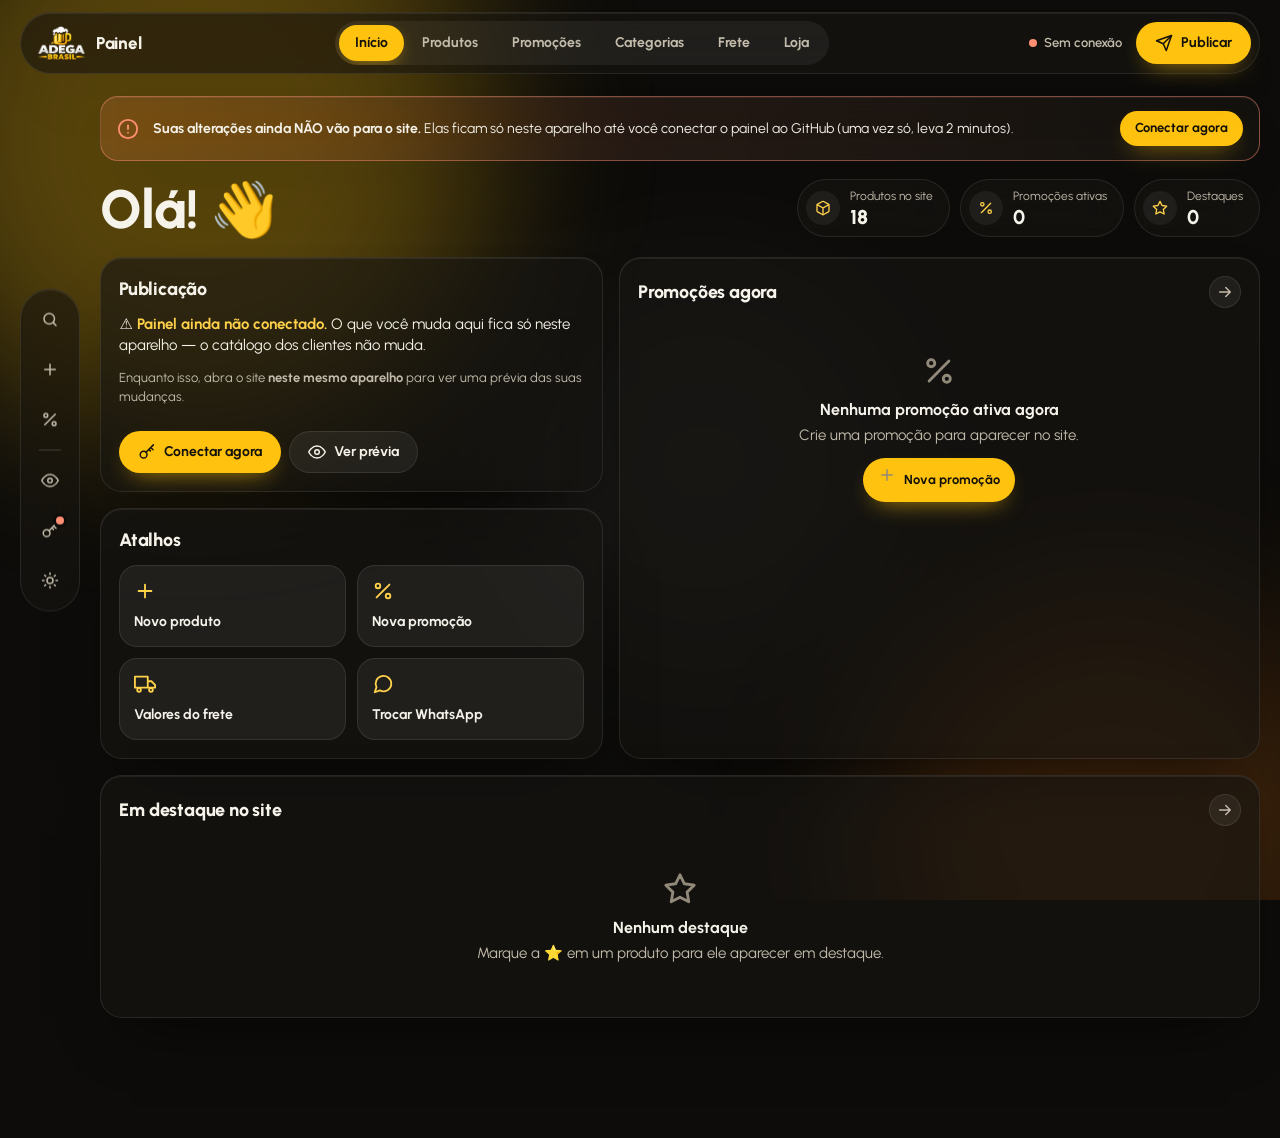
==== admin.html @ a791c8cf "Fundo do catálogo: caneca de chopp animada (imagem enviada) - img/caneca.png: caneca com fundo trans" ====
<!doctype html>
<html lang="pt-BR" data-theme="dark">
<head>
  <meta charset="utf-8">
  <meta name="viewport" content="width=device-width, initial-scale=1, viewport-fit=cover">
  <meta name="robots" content="noindex, nofollow">
  <title>Painel da Adega</title>
  <link rel="preconnect" href="https://fonts.googleapis.com">
  <link href="https://fonts.googleapis.com/css2?family=Urbanist:wght@400;500;600;700;800&display=swap" rel="stylesheet">
  <link rel="stylesheet" href="admin.css?v=20261119e">
  <script>try { document.documentElement.dataset.theme = localStorage.getItem("adega_admin_tema") || "dark"; } catch (e) {}</script>
</head>
<body>
  <div class="bg" aria-hidden="true"><i class="g1"></i><i class="g2"></i><i class="g3"></i></div>
  <div class="skeleton" id="skeleton" aria-hidden="true"><div><div class="caneca-wrap"><div class="caneca"><i></i></div></div><small>Carregando painel</small></div></div>

  <!-- ===== Topo ===== -->
  <header class="top">
    <a class="brand" href="#inicio" data-go="inicio">
      <img src="img/logo.png" alt="">
      <span>Painel</span>
    </a>
    <nav class="nav" id="nav" aria-label="Seções">
      <span class="nav-pill" id="navPill" aria-hidden="true"></span>
      <button data-tab="inicio">Início</button>
      <button data-tab="produtos">Produtos</button>
      <button data-tab="promocoes">Promoções</button>
      <button data-tab="categorias">Categorias</button>
      <button data-tab="frete">Frete</button>
      <button data-tab="loja">Loja</button>
    </nav>
    <div class="top-act">
      <span class="status" id="status"><i></i><b id="statusTxt">Carregando…</b></span>
      <button class="btn accent" id="btnPublicar"><span data-ico="send"></span><span class="lbl">Publicar</span><em class="pub-dot" id="pubDot" hidden></em></button>
    </div>
  </header>

  <!-- ===== Dock ===== -->
  <aside class="dock" aria-label="Atalhos">
    <button class="dk" data-acao="buscar" title="Buscar produto"><span data-ico="search"></span></button>
    <button class="dk" data-acao="novoProduto" title="Novo produto"><span data-ico="plus"></span></button>
    <button class="dk" data-acao="novaPromo" title="Nova promoção"><span data-ico="percent"></span></button>
    <span class="dk-sep"></span>
    <a class="dk" href="index.html" target="_blank" title="Ver site"><span data-ico="eye"></span></a>
    <button class="dk" data-acao="conexao" title="Conexão com o site" id="dkConexao"><span data-ico="key"></span></button>
    <button class="dk" data-acao="tema" title="Tema claro/escuro"><span data-ico="moon"></span></button>
  </aside>

  <main class="app" id="main">
    <!-- Aviso: sem conexão -->
    <div class="aviso" id="avisoConexao" hidden>
      <span data-ico="alert" data-ico-size="22"></span>
      <div><b>Suas alterações ainda NÃO vão para o site.</b> Elas ficam só neste aparelho até você conectar o painel ao GitHub (uma vez só, leva 2 minutos).</div>
      <button class="btn accent sm" data-acao="conexao">Conectar agora</button>
    </div>

    <!-- Cabeçalho da página -->
    <div class="page-head">
      <h1 class="titulo" id="titulo">Início</h1>
      <dl class="kpis" id="kpis"></dl>
    </div>

    <!-- ===== INÍCIO ===== -->
    <section class="tab" id="tab-inicio">
      <div class="grid-inicio">
        <article class="card c-pub">
          <header><h2>Publicação</h2></header>
          <div id="inicioPub"></div>
        </article>
        <article class="card c-promo-agora">
          <header><h2>Promoções agora</h2><button class="circ sm" data-go="promocoes" title="Ver todas"><span data-ico="arrow"></span></button></header>
          <div id="inicioPromos"></div>
        </article>
        <article class="card c-atalhos">
          <header><h2>Atalhos</h2></header>
          <div class="atalhos">
            <button class="tile" data-acao="novoProduto"><span data-ico="plus" data-ico-size="22"></span>Novo produto</button>
            <button class="tile" data-acao="novaPromo"><span data-ico="percent" data-ico-size="22"></span>Nova promoção</button>
            <button class="tile" data-go="frete"><span data-ico="truck" data-ico-size="22"></span>Valores do frete</button>
            <button class="tile" data-go="loja"><span data-ico="chat" data-ico-size="22"></span>Trocar WhatsApp</button>
          </div>
        </article>
        <article class="card c-dest">
          <header><h2>Em destaque no site</h2><button class="circ sm" data-go="produtos" title="Produtos"><span data-ico="arrow"></span></button></header>
          <div id="inicioDest"></div>
        </article>
      </div>
    </section>

    <!-- ===== PRODUTOS ===== -->
    <section class="tab" id="tab-produtos" hidden>
      <div class="toolbar">
        <label class="search"><span data-ico="search"></span><input type="search" id="pBusca" placeholder="Buscar produto…"></label>
        <button class="btn accent" data-acao="novoProduto"><span data-ico="plus"></span>Novo produto</button>
      </div>
      <div class="chips" id="pChips"></div>
      <div class="lista" id="pLista"></div>
    </section>

    <!-- ===== PROMOÇÕES ===== -->
    <section class="tab" id="tab-promocoes" hidden>
      <div class="toolbar">
        <label class="search"><span data-ico="search"></span><input type="search" id="prBusca" placeholder="Buscar promoção…"></label>
        <button class="btn accent" data-acao="novaPromo"><span data-ico="plus"></span>Nova promoção</button>
      </div>
      <div class="chips" id="prChips"></div>
      <div class="promo-grid" id="prLista"></div>
    </section>

    <!-- ===== CATEGORIAS ===== -->
    <section class="tab" id="tab-categorias" hidden>
      <article class="card">
        <header><h2>Categorias do catálogo</h2></header>
        <p class="help">A ordem aqui é a ordem no site. Renomear atualiza os produtos e as promoções da categoria.</p>
        <div class="toolbar">
          <label class="search"><span data-ico="layers"></span><input type="text" id="cNova" placeholder="Nome da nova categoria"></label>
          <button class="btn accent" id="cAdd"><span data-ico="plus"></span>Adicionar</button>
        </div>
        <div id="cLista"></div>
      </article>
    </section>

    <!-- ===== FRETE ===== -->
    <section class="tab" id="tab-frete" hidden>
      <div class="grid-2">
        <article class="card">
          <header><h2>Localização da loja</h2></header>
          <p class="help">O frete é calculado pela distância de carro entre a loja e o cliente.</p>
          <div class="campos-2">
            <label class="f">CEP da loja<input type="text" id="fLojaCep" inputmode="numeric" maxlength="9" placeholder="00000-000"></label>
            <label class="f">Rua (se o CEP não trouxer)<input type="text" id="fLojaRua"></label>
          </div>
          <button class="btn ghost" id="fLocalizar"><span data-ico="pin"></span>Localizar pelo CEP</button>
          <p class="hint" id="fLocMsg"></p>
          <div class="campos-2">
            <label class="f">Latitude<input type="number" step="any" id="fLat"></label>
            <label class="f">Longitude<input type="number" step="any" id="fLng"></label>
          </div>
          <a href="#" target="_blank" id="fMapa" class="link"><span data-ico="pin"></span>Conferir no mapa</a>
        </article>
        <article class="card">
          <header><h2>Valores</h2></header>
          <div class="campos-2">
            <label class="f">Preço por KM (R$)<input type="number" step="0.01" min="0" id="fPrecoKm"></label>
            <label class="f">Taxa fixa de saída (R$)<input type="number" step="0.01" min="0" id="fTaxaFixa"></label>
            <label class="f">Frete mínimo (R$)<input type="number" step="0.01" min="0" id="fTaxaMin"></label>
            <label class="f">Entrega até (KM) <small>0 = sem limite</small><input type="number" step="0.1" min="0" id="fRaio"></label>
            <label class="f">Frete grátis acima de (R$) <small>0 = desligado</small><input type="number" step="0.01" min="0" id="fGratis"></label>
            <label class="f">Se não achar o endereço (R$)<input type="number" step="0.01" min="0" id="fPadrao"></label>
          </div>
          <div class="formula" id="fFormula"></div>
        </article>
        <article class="card span-2">
          <header><h2>Testar frete</h2></header>
          <div class="toolbar">
            <label class="search"><span data-ico="pin"></span><input type="text" id="fTesteCep" inputmode="numeric" maxlength="9" placeholder="CEP de um cliente"></label>
            <button class="btn ghost" id="fTestar">Calcular</button>
          </div>
          <p class="hint" id="fTesteMsg"></p>
        </article>
      </div>
    </section>

    <!-- ===== LOJA ===== -->
    <section class="tab" id="tab-loja" hidden>
      <div class="grid-2">
        <article class="card">
          <header><h2>WhatsApp dos pedidos</h2></header>
          <label class="f">Número com DDD<input type="tel" id="lWhats" placeholder="(62) 99999-9999"></label>
          <p class="hint" id="lWhatsMsg"></p>
          <a href="#" target="_blank" class="btn whats" id="lWhatsTeste"><span data-ico="chat"></span>Testar este número</a>
        </article>
        <article class="card">
          <header><h2>Dados da loja</h2></header>
          <label class="f">Nome da loja<input type="text" id="lNome"></label>
          <label class="f">Frase (slogan)<input type="text" id="lSlogan"></label>
          <label class="f">Endereço para retirada<input type="text" id="lEndereco"></label>
          <div class="campos-2">
            <label class="f">Pedido mínimo (R$)<input type="number" step="0.01" min="0" id="lMinimo"></label>
            <label class="f">Pagamentos <small>(separe por vírgula)</small><input type="text" id="lPagamentos"></label>
          </div>
        </article>
      </div>
    </section>

    <!-- ===== CONEXÃO ===== -->
    <section class="tab" id="tab-conexao" hidden>
      <div class="grid-2">
        <article class="card">
          <header><h2>Conectar o painel ao site</h2></header>
          <p class="help">O site fica no GitHub. Para o <b>Publicar</b> funcionar, este aparelho precisa de uma chave (só uma vez). Ela fica salva <b>só neste navegador</b>.</p>
          <ol class="passos">
            <li>Clique: <a href="#" target="_blank" class="link" id="gLinkToken">criar chave no GitHub</a> (já vem com nome e validade preenchidos)</li>
            <li>Em <b>Repository access</b>, escolha <b>Only select repositories</b> → <b id="gRepoNome">adega-brasil</b></li>
            <li>Em <b>Permissions</b> → <b>Contents</b>, escolha <b>Read and write</b></li>
            <li>Clique em <b>Generate token</b>, copie a chave e cole aqui embaixo</li>
          </ol>
          <label class="f">Chave (token)<input type="password" id="gToken" placeholder="github_pat_…" autocomplete="off"></label>
          <div class="row">
            <button class="btn accent" id="gSalvar"><span data-ico="check"></span>Salvar e testar</button>
            <button class="btn ghost" id="gEsquecer">Remover deste aparelho</button>
          </div>
          <p class="hint" id="gMsg"></p>
          <details class="avancado">
            <summary>Avançado</summary>
            <div class="campos-3">
              <label class="f">Usuário<input type="text" id="gOwner"></label>
              <label class="f">Repositório<input type="text" id="gRepo"></label>
              <label class="f">Branch<input type="text" id="gBranch"></label>
            </div>
          </details>
        </article>
        <article class="card">
          <header><h2>Cópia de segurança</h2></header>
          <p class="help">Baixe todos os produtos, promoções e configurações num arquivo.</p>
          <div class="row">
            <button class="btn ghost" id="gBaixar"><span data-ico="download"></span>Baixar data.js</button>
            <button class="btn danger" id="gDescartar"><span data-ico="trash"></span>Descartar não publicadas</button>
          </div>
        </article>
      </div>
    </section>
  </main>

  <!-- ===== Modal: produto ===== -->
  <div class="scrim" id="scrim" hidden></div>
  <section class="modal" id="mProduto" role="dialog" aria-modal="true" aria-labelledby="mTitulo" hidden>
    <header class="m-head"><h2 id="mTitulo">Produto</h2><button class="circ" data-fechar title="Fechar"><span data-ico="x"></span></button></header>
    <div class="m-body">
      <div class="foto">
        <div class="foto-prev" id="mFotoPrev"></div>
        <div class="foto-acoes">
          <label class="btn ghost"><span data-ico="image"></span>Escolher imagem<input type="file" accept="image/*" id="mFoto" hidden></label>
          <button class="btn ghost sm" id="mFotoRemover">Remover imagem</button>
          <small class="help">Reduzida automaticamente. Sem imagem, aparece o emoji.</small>
        </div>
      </div>
      <label class="f">Nome<input type="text" id="mNome" placeholder="Ex: Heineken Long Neck 330ml"></label>
      <div class="campos-3">
        <label class="f">Categoria<select id="mCategoria"></select></label>
        <label class="f">Preço (R$)<input type="number" step="0.01" min="0" id="mPreco"></label>
        <label class="f">Emoji<input type="text" id="mEmoji" maxlength="4"></label>
      </div>
      <label class="f">Descrição (opcional)<input type="text" id="mDesc" placeholder="Ex: Gelada, pack com 6"></label>
      <div class="switches">
        <label class="sw"><input type="checkbox" id="mDestaque"><span></span>⭐ Destaque no site</label>
        <label class="sw"><input type="checkbox" id="mAtivo"><span></span>👁️ Aparece no site</label>
      </div>
      <div class="m-promos" id="mPromos"></div>
      <p class="erro" id="mErro"></p>
    </div>
    <footer class="m-foot">
      <button class="btn ghost" data-fechar>Cancelar</button>
      <button class="btn accent" id="mSalvar"><span data-ico="check"></span>Salvar produto</button>
    </footer>
  </section>

  <!-- ===== Modal: promoção ===== -->
  <section class="modal modal-lg" id="mPromo" role="dialog" aria-modal="true" aria-labelledby="prTitulo" hidden>
    <header class="m-head"><h2 id="prTitulo">Promoção</h2><button class="circ" data-fechar title="Fechar"><span data-ico="x"></span></button></header>
    <div class="m-body promo-form">
      <div class="pf-main">
        <label class="f">Nome da promoção <small>(só aparece no painel)</small><input type="text" id="prNome" placeholder="Ex: Happy hour de sexta"></label>

        <div class="pf-bloco">
          <h3>1. Tipo de desconto</h3>
          <div class="seg seg-wrap" id="prTipo"></div>
          <div class="campos-3" id="prValores"></div>
        </div>

        <div class="pf-bloco">
          <h3>2. Em quais produtos</h3>
          <div class="seg" id="prAlvo">
            <button data-v="produtos">Produtos escolhidos</button>
            <button data-v="categoria">Uma categoria</button>
            <button data-v="todos">Loja toda</button>
          </div>
          <div id="prAlvoProdutos">
            <label class="search"><span data-ico="search"></span><input type="search" id="prProdBusca" placeholder="Filtrar produtos…"></label>
            <div class="picker" id="prPicker"></div>
            <small class="help" id="prSelCount"></small>
          </div>
          <label class="f" id="prAlvoCategoria">Categoria<select id="prCategoria"></select></label>
        </div>

        <div class="pf-bloco">
          <h3>3. Quando vale</h3>
          <div class="campos-2">
            <label class="f">Começa em <small>(vazio = já)</small><input type="date" id="prInicio"></label>
            <label class="f">Termina em <small>(vazio = sem fim)</small><input type="date" id="prFim"></label>
          </div>
          <div class="f">Dias da semana <small>(nenhum marcado = todos)</small>
            <div class="dias" id="prDias"></div>
          </div>
          <div class="campos-2">
            <label class="f">Das <small>(vazio = dia todo)</small><input type="time" id="prHoraIni"></label>
            <label class="f">Até<input type="time" id="prHoraFim"></label>
          </div>
          <div class="presets">
            <span>Atalhos:</span>
            <button data-preset="sempre">Sempre</button>
            <button data-preset="hoje">Só hoje</button>
            <button data-preset="fds">Fim de semana</button>
            <button data-preset="happy">Happy hour 18h–21h</button>
            <button data-preset="madrugada">Madrugada 22h–4h</button>
          </div>
        </div>

        <div class="pf-bloco">
          <h3>4. Como aparece no site</h3>
          <div class="seg" id="prVitrine">
            <button data-v="promoDia">🔥 Promoção do dia</button>
            <button data-v="ofertas">💥 Ofertas</button>
            <button data-v="nenhuma">Só o selo no produto</button>
          </div>
          <div class="campos-2">
            <label class="f">Texto do selo <small>(vazio = automático)</small><input type="text" id="prSelo" maxlength="24" placeholder="Ex: Só hoje!"></label>
            <label class="f">Limite por pedido <small>(unidades com desconto, 0 = sem limite)</small><input type="number" min="0" step="1" id="prLimite"></label>
          </div>
        </div>
      </div>

      <aside class="pf-side">
        <div class="pf-resumo">
          <div class="pf-status" id="prStatus"></div>
          <label class="sw"><input type="checkbox" id="prAtiva"><span></span>Promoção ligada</label>
          <h3>Como fica no site</h3>
          <div id="prPreview"></div>
        </div>
      </aside>
      <p class="erro" id="prErro"></p>
    </div>
    <footer class="m-foot">
      <button class="btn danger ghost" id="prExcluir"><span data-ico="trash"></span>Excluir</button>
      <span class="spacer"></span>
      <button class="btn ghost" data-fechar>Cancelar</button>
      <button class="btn accent" id="prSalvar"><span data-ico="check"></span>Salvar promoção</button>
    </footer>
  </section>

  <div class="toast" id="toast" role="status" aria-live="polite"></div>

  <script>document.write('<script src="data.js?v=' + Date.now() + '"><\/script>');</script>
  <script src="geo.js?v=20261119e"></script>
  <script src="promo.js?v=20261119e"></script>
  <script src="motion.js?v=20261119e"></script>
  <script src="admin.js?v=20261119e"></script>
</body>
</html>
---- admin.css ----
/* =====================================================
   Painel da Adega — vidro translúcido, cápsulas e dock
   ===================================================== */
:root, [data-theme="dark"] {
  --font: "Urbanist", ui-sans-serif, system-ui, -apple-system, "Segoe UI", sans-serif;
  --bg: #0d0c0a;
  --glass: rgba(24, 22, 18, .62);
  --glass-2: rgba(255, 255, 255, .06);
  --solid: #191713;
  --float: #201d18;
  --well: rgba(255, 255, 255, .06);
  --line: rgba(255, 255, 255, .09);
  --line-2: rgba(255, 255, 255, .17);
  --rim: rgba(255, 255, 255, .14);
  --text: #f6f3ea;
  --muted: #c3bcac;
  --faint: #918a7b;
  --accent: #ffc20e;
  --accent-2: #ffd84d;
  --on-accent: #14110a;
  --accent-text: #ffd24a;
  --good: #a6e35f;
  --bad: #ff8f73;
  --sky: #8cc4ff;
  --coral: #ff9a7c;
  --ink: #f6f3ea;
  --on-ink: #14110a;
  --blur: blur(22px) saturate(150%);
  --shadow: inset 0 1px 0 rgba(255, 255, 255, .07), 0 30px 60px -30px rgba(0, 0, 0, .7);
  --shadow-pop: 0 24px 60px -18px rgba(0, 0, 0, .75), 0 0 0 1px rgba(255, 255, 255, .08);
  --glow-1: rgba(255, 194, 14, .30);
  --glow-2: rgba(245, 120, 11, .20);
  --glow-3: rgba(255, 255, 255, .05);
  --r-card: 22px;
  --r-tile: 18px;
  --r-ctl: 999px;
  --gap: 16px;
  --gutter: clamp(16px, 1.6vw, 28px);
  --ease: cubic-bezier(.2, .8, .2, 1);
  color-scheme: dark;
}
[data-theme="light"] {
  --bg: #efebe2;
  --glass: rgba(255, 255, 255, .58);
  --glass-2: rgba(255, 255, 255, .72);
  --solid: #f7f4ec;
  --float: #fbf9f4;
  --well: rgba(20, 17, 10, .05);
  --line: rgba(20, 17, 10, .10);
  --line-2: rgba(20, 17, 10, .18);
  --rim: rgba(255, 255, 255, .8);
  --text: #17140d;
  --muted: #554f42;
  --faint: #6d6656;
  --accent-text: #8a5a00;
  --good: #3c7a14;
  --bad: #b8401f;
  --sky: #2f7fc7;
  --ink: #17140d;
  --on-ink: #f7f4ec;
  --shadow: inset 0 1px 0 rgba(255, 255, 255, .85), 0 24px 50px -32px rgba(40, 30, 10, .4);
  --shadow-pop: 0 24px 60px -18px rgba(40, 30, 10, .35), 0 2px 6px rgba(40, 30, 10, .08);
  --glow-1: rgba(255, 194, 14, .38);
  --glow-2: rgba(245, 158, 11, .22);
  --glow-3: rgba(255, 255, 255, .6);
  color-scheme: light;
}

* { box-sizing: border-box; }
html, body { margin: 0; }
body {
  font-family: var(--font); font-size: 15px; line-height: 1.45;
  color: var(--text); background: var(--bg);
  min-height: 100vh; overflow-x: hidden;
  transition: background .4s var(--ease), color .4s var(--ease);
}
button, input, select, textarea { font: inherit; color: inherit; }
[hidden] { display: none !important; }
svg { display: block; flex: 0 0 auto; }
a { color: inherit; }

/* ---------- Fundo vivo ---------- */
.bg { position: fixed; inset: 0; z-index: -1; overflow: hidden; pointer-events: none; }
.bg i { position: absolute; border-radius: 50%; filter: blur(80px); will-change: transform; }
.bg .g1 { width: 46vw; height: 46vw; background: var(--glow-1); top: -12vw; left: -8vw; animation: deriva1 26s ease-in-out infinite; }
.bg .g2 { width: 38vw; height: 38vw; background: var(--glow-2); bottom: -14vw; right: -6vw; animation: deriva2 32s ease-in-out infinite; }
.bg .g3 { width: 30vw; height: 30vw; background: var(--glow-3); top: 30%; left: 40%; animation: deriva1 40s ease-in-out infinite reverse; }
@keyframes deriva1 { 50% { transform: translate(14vw, 10vh) scale(1.1); } }
@keyframes deriva2 { 50% { transform: translate(-12vw, -12vh) scale(1.15); } }

/* ---------- Vidro ---------- */
.glass, .top, .dock, .card, .modal, .aviso, .toast {
  background: var(--glass);
  backdrop-filter: var(--blur); -webkit-backdrop-filter: var(--blur);
  border: 1px solid var(--line);
  box-shadow: var(--shadow);
}

/* ---------- Topo ---------- */
.top {
  position: sticky; top: 12px; z-index: 30;
  margin: 12px var(--gutter) 0; padding: 8px 8px 8px 16px;
  border-radius: var(--r-ctl);
  display: flex; align-items: center; gap: 12px;
  animation: desce .6s var(--ease) both;
}
.brand { display: flex; align-items: center; gap: 10px; text-decoration: none; flex: 0 0 auto; }
.brand img { height: 34px; }
.brand span { font-weight: 800; font-size: 17px; letter-spacing: -.2px; }

.nav {
  position: relative; display: flex; gap: 2px; margin: 0 auto;
  padding: 4px; border-radius: var(--r-ctl); background: var(--well);
  overflow-x: auto; scrollbar-width: none;
}
.nav button {
  position: relative; z-index: 1; border: 0; background: none; cursor: pointer;
  padding: 8px 16px; border-radius: var(--r-ctl); font-weight: 700; font-size: 14px; color: var(--muted);
  white-space: nowrap; transition: color .3s var(--ease);
}
.nav button:hover { color: var(--text); }
.nav button.on { color: var(--on-accent); }
.nav-pill {
  position: absolute; z-index: 0; top: 4px; bottom: 4px; left: 0; width: 0;
  border-radius: var(--r-ctl); background: var(--accent);
  box-shadow: 0 6px 18px -6px rgba(255, 194, 14, .6);
  transition: transform .45s var(--ease), width .45s var(--ease);
}

.top-act { display: flex; align-items: center; gap: 8px; flex: 0 0 auto; }
.status { display: flex; align-items: center; gap: 7px; font-size: 13px; color: var(--muted); padding: 0 6px; white-space: nowrap; }
.status i { width: 8px; height: 8px; border-radius: 50%; background: var(--faint); }
.status.ok i { background: var(--good); box-shadow: 0 0 0 4px rgba(166, 227, 95, .15); }
.status.sujo i { background: var(--accent); animation: pisca 1.4s infinite; }
.status.sujo b { color: var(--accent-text); }
.status.off i { background: var(--bad); }
.status b { font-weight: 600; }
@keyframes pisca { 50% { opacity: .35; } }

/* ---------- Dock ---------- */
.dock {
  position: fixed; z-index: 25; left: 20px; top: 50%; transform: translateY(-50%);
  width: 60px; padding: 8px; border-radius: var(--r-ctl);
  display: flex; flex-direction: column; align-items: center; gap: 6px;
  animation: entraEsq .7s .1s var(--ease) both;
}
.dk {
  width: 44px; height: 44px; border-radius: 50%; border: 0; background: transparent; cursor: pointer;
  display: grid; place-items: center; color: var(--muted); text-decoration: none; position: relative;
  transition: background .25s var(--ease), color .25s, transform .25s var(--ease);
}
.dk:hover { background: var(--well); color: var(--text); transform: scale(1.06); }
.dk.alerta::after { content: ""; position: absolute; top: 8px; right: 8px; width: 8px; height: 8px; border-radius: 50%; background: var(--bad); box-shadow: 0 0 0 3px var(--bg); }
.dk-sep { width: 22px; height: 1px; background: var(--line-2); margin: 2px 0; }
.dk[title]:hover::before {
  content: attr(title); position: absolute; left: calc(100% + 14px); top: 50%; transform: translateY(-50%);
  background: var(--ink); color: var(--on-ink); font-size: 12px; font-weight: 700; padding: 6px 10px;
  border-radius: var(--r-ctl); white-space: nowrap; pointer-events: none; animation: aparece .2s both;
}

/* ---------- Layout ---------- */
.app { max-width: 1320px; margin: 0 auto; padding: 22px var(--gutter) 120px calc(var(--gutter) + 80px); }

.aviso {
  display: flex; align-items: center; gap: 14px; padding: 14px 16px; margin-bottom: 18px;
  border-radius: var(--r-tile); border-color: rgba(255, 143, 115, .45);
  background: linear-gradient(90deg, rgba(255, 143, 115, .16), var(--glass));
  animation: aparece .5s var(--ease) both;
}
.aviso > span { color: var(--bad); }
.aviso div { flex: 1; font-size: 14px; }

.page-head { display: flex; align-items: flex-end; justify-content: space-between; gap: 20px; flex-wrap: wrap; margin: 6px 0 20px; }
.titulo { margin: 0; font-size: clamp(34px, 4.4vw, 54px); font-weight: 800; letter-spacing: -1.2px; line-height: 1; }
.titulo .l { display: inline-block; animation: letra .6s var(--ease) both; }
@keyframes letra { from { opacity: 0; transform: translateY(.45em) rotate(4deg); } }
.kpis { display: flex; gap: 10px; margin: 0; flex-wrap: wrap; }
.kpi { display: flex; align-items: center; gap: 10px; padding: 8px 16px 8px 8px; border-radius: var(--r-ctl); background: var(--glass); border: 1px solid var(--line); backdrop-filter: var(--blur); -webkit-backdrop-filter: var(--blur); animation: aparece .5s var(--ease) both; }
.kpi .ic { width: 34px; height: 34px; border-radius: 50%; display: grid; place-items: center; background: var(--well); color: var(--accent-text); }
.kpi dt { font-size: 12px; color: var(--muted); }
.kpi dd { margin: 0; font-size: 20px; font-weight: 800; font-variant-numeric: tabular-nums; line-height: 1.1; }

.tab { animation: aparece .4s var(--ease) both; }

/* ---------- Card ---------- */
.card { border-radius: var(--r-card); padding: 18px; animation: sobe .55s var(--ease) both; }
.card > header { display: flex; align-items: center; justify-content: space-between; gap: 10px; margin-bottom: 12px; }
.card h2 { margin: 0; font-size: 18px; font-weight: 800; letter-spacing: -.2px; }
.help { color: var(--muted); font-size: 13px; margin: 0 0 12px; }
.hint { font-size: 13px; color: var(--muted); margin: 8px 0; min-height: 1px; }
.hint.ok { color: var(--good); } .hint.bad { color: var(--bad); }
.link { display: inline-flex; align-items: center; gap: 6px; color: var(--accent-text); font-weight: 700; font-size: 14px; text-decoration: none; }
.link:hover { text-decoration: underline; }

.grid-2 { display: grid; grid-template-columns: 1fr 1fr; gap: var(--gap); }
.grid-2 > .card:nth-child(2) { animation-delay: .06s; }
.grid-2 > .card:nth-child(3) { animation-delay: .12s; }
.span-2 { grid-column: 1 / -1; }
.grid-inicio { display: grid; grid-template-columns: 1.1fr 1.4fr; grid-template-areas: "pub promo" "atalhos promo" "dest dest"; gap: var(--gap); }
.c-pub { grid-area: pub; } .c-promo-agora { grid-area: promo; animation-delay: .06s; } .c-atalhos { grid-area: atalhos; animation-delay: .12s; } .c-dest { grid-area: dest; animation-delay: .18s; }

/* ---------- Botões ---------- */
.btn {
  display: inline-flex; align-items: center; justify-content: center; gap: 8px;
  border: 1px solid transparent; border-radius: var(--r-ctl); padding: 10px 18px; cursor: pointer;
  font-weight: 700; font-size: 14px; text-decoration: none; white-space: nowrap; position: relative;
  transition: transform .2s var(--ease), background .2s, box-shadow .25s, border-color .2s, opacity .2s;
}
.btn:active { transform: scale(.96); }
.btn:disabled { opacity: .5; cursor: wait; }
.btn.accent { background: var(--accent); color: var(--on-accent); box-shadow: 0 10px 24px -12px rgba(255, 194, 14, .8); }
.btn.accent:hover { background: var(--accent-2); }
.btn.ghost { background: var(--glass-2); border-color: var(--line); }
.btn.ghost:hover { border-color: var(--line-2); background: var(--well); }
.btn.danger { color: var(--bad); background: transparent; border-color: rgba(255, 143, 115, .35); }
.btn.danger:hover { background: rgba(255, 143, 115, .12); }
.btn.whats { background: #25d366; color: #062b14; }
.btn.sm { padding: 7px 14px; font-size: 13px; }
.pub-dot { position: absolute; top: -2px; right: -2px; width: 12px; height: 12px; border-radius: 50%; background: var(--bad); border: 2px solid var(--bg); animation: pisca 1.2s infinite; }
#btnPublicar.pulsar { animation: brilho 2s infinite; }
@keyframes brilho { 0% { box-shadow: 0 0 0 0 rgba(255, 194, 14, .6); } 70% { box-shadow: 0 0 0 14px rgba(255, 194, 14, 0); } 100% { box-shadow: 0 0 0 0 rgba(255, 194, 14, 0); } }

.circ {
  width: 38px; height: 38px; border-radius: 50%; border: 1px solid var(--line); background: var(--glass-2);
  display: grid; place-items: center; cursor: pointer; color: var(--muted); flex: 0 0 auto;
  transition: background .2s, color .2s, transform .2s var(--ease), border-color .2s;
}
.circ:hover { color: var(--text); border-color: var(--line-2); transform: scale(1.06); }
.circ.sm { width: 32px; height: 32px; }
.circ.on { background: var(--accent); border-color: transparent; color: var(--on-accent); }
.circ.del:hover { color: var(--bad); border-color: rgba(255, 143, 115, .5); }
.row { display: flex; gap: 8px; flex-wrap: wrap; align-items: center; }
.spacer { flex: 1; }

/* ---------- Campos ---------- */
.f { display: block; font-size: 13px; font-weight: 600; color: var(--muted); margin-bottom: 12px; }
.f small { font-weight: 500; color: var(--faint); }
.f input, .f select, .f textarea {
  display: block; width: 100%; margin-top: 6px; padding: 11px 14px;
  background: var(--well); border: 1px solid var(--line); border-radius: 14px; color: var(--text); outline: none;
  transition: border-color .2s, box-shadow .2s, background .2s;
}
.f input:focus, .f select:focus { border-color: var(--accent); box-shadow: 0 0 0 4px rgba(255, 194, 14, .16); background: var(--glass-2); }
.f select option { background: var(--solid); color: var(--text); }
.campos-2 { display: grid; grid-template-columns: 1fr 1fr; gap: 0 12px; }
.campos-3 { display: grid; grid-template-columns: repeat(3, 1fr); gap: 0 12px; }

.toolbar { display: flex; gap: 10px; flex-wrap: wrap; align-items: center; margin-bottom: 14px; }
.search {
  flex: 1; min-width: 200px; display: flex; align-items: center; gap: 10px; padding: 0 16px;
  border-radius: var(--r-ctl); background: var(--glass); border: 1px solid var(--line);
  backdrop-filter: var(--blur); -webkit-backdrop-filter: var(--blur); color: var(--faint);
  transition: border-color .2s, box-shadow .2s;
}
.search:focus-within { border-color: var(--accent); box-shadow: 0 0 0 4px rgba(255, 194, 14, .14); }
.search input { flex: 1; border: 0; background: none; outline: none; padding: 12px 0; color: var(--text); min-width: 0; }

.chips { display: flex; gap: 8px; overflow-x: auto; padding-bottom: 4px; margin-bottom: 14px; scrollbar-width: none; }
.chip {
  flex: 0 0 auto; display: inline-flex; align-items: center; gap: 6px; padding: 8px 14px; border-radius: var(--r-ctl);
  border: 1px solid var(--line); background: var(--glass); color: var(--muted); font-weight: 700; font-size: 13px; cursor: pointer;
  backdrop-filter: var(--blur); -webkit-backdrop-filter: var(--blur); transition: all .25s var(--ease);
}
.chip:hover { color: var(--text); border-color: var(--line-2); }
.chip.on { background: var(--ink); color: var(--on-ink); border-color: transparent; }
.chip em { font-style: normal; font-size: 11px; padding: 1px 7px; border-radius: 99px; background: var(--well); }
.chip.on em { background: rgba(128, 128, 128, .25); }

.seg { display: flex; gap: 4px; padding: 4px; border-radius: var(--r-ctl); background: var(--well); margin-bottom: 12px; }
.seg button {
  flex: 1; border: 0; background: none; cursor: pointer; padding: 9px 12px; border-radius: var(--r-ctl);
  font-weight: 700; font-size: 13px; color: var(--muted); transition: background .25s var(--ease), color .25s;
}
.seg button:hover { color: var(--text); }
.seg button.on { background: var(--accent); color: var(--on-accent); box-shadow: 0 6px 16px -8px rgba(255, 194, 14, .8); }
.seg-wrap { flex-wrap: wrap; border-radius: 18px; }
.seg-wrap button { flex: 1 1 30%; }

.sw { display: flex; align-items: center; gap: 10px; cursor: pointer; font-size: 14px; font-weight: 600; user-select: none; }
.sw input { display: none; }
.sw span { width: 46px; height: 26px; flex: 0 0 auto; border-radius: 99px; background: var(--well); border: 1px solid var(--line-2); position: relative; transition: background .25s; }
.sw span::after { content: ""; position: absolute; top: 3px; left: 3px; width: 18px; height: 18px; border-radius: 50%; background: var(--faint); transition: transform .35s var(--ease), background .25s; }
.sw input:checked + span { background: rgba(255, 194, 14, .3); border-color: var(--accent); }
.sw input:checked + span::after { transform: translateX(20px); background: var(--accent); }
.switches { display: grid; gap: 12px; margin: 4px 0 12px; }

/* ---------- Lista de produtos ---------- */
.lista { display: grid; gap: 8px; }
.item {
  display: grid; grid-template-columns: 56px minmax(0, 1fr) auto auto; gap: 14px; align-items: center;
  padding: 10px 12px; border-radius: var(--r-tile);
  background: var(--glass); border: 1px solid var(--line); backdrop-filter: var(--blur); -webkit-backdrop-filter: var(--blur);
  transition: border-color .25s, transform .25s var(--ease), box-shadow .25s;
  animation: sobe .45s var(--ease) both;
}
.item:hover { border-color: var(--line-2); transform: translateY(-2px); box-shadow: var(--shadow-pop); }
.item.off { opacity: .5; }
.thumb { width: 56px; height: 56px; border-radius: 14px; background: var(--well); display: grid; place-items: center; font-size: 28px; overflow: hidden; }
.thumb img { width: 100%; height: 100%; object-fit: cover; }
.item .nome { font-weight: 700; font-size: 15px; white-space: nowrap; overflow: hidden; text-overflow: ellipsis; }
.item .sub { font-size: 12px; color: var(--muted); display: flex; gap: 6px; flex-wrap: wrap; align-items: center; margin-top: 2px; }
.item .preco { text-align: right; font-weight: 800; font-size: 16px; font-variant-numeric: tabular-nums; white-space: nowrap; }
.item .preco s { display: block; font-size: 12px; color: var(--faint); font-weight: 600; }
.item .preco.promo { color: var(--accent-text); }
.acoes { display: flex; gap: 6px; }

.tag { display: inline-flex; align-items: center; gap: 4px; padding: 2px 9px; border-radius: 99px; font-size: 11px; font-weight: 800; background: var(--well); color: var(--muted); }
.tag.ouro { background: rgba(255, 194, 14, .18); color: var(--accent-text); }
.tag.verde { background: rgba(166, 227, 95, .16); color: var(--good); }
.tag.azul { background: rgba(140, 196, 255, .16); color: var(--sky); }
.tag.vermelho { background: rgba(255, 143, 115, .16); color: var(--bad); }

/* ---------- Promoções ---------- */
.promo-grid { display: grid; grid-template-columns: repeat(auto-fill, minmax(290px, 1fr)); gap: var(--gap); }
.pcard { border-radius: var(--r-card); padding: 16px; display: flex; flex-direction: column; gap: 10px; position: relative; overflow: hidden; cursor: pointer; transition: transform .3s var(--ease), box-shadow .3s, border-color .3s; }
.pcard:hover { transform: translateY(-4px); box-shadow: var(--shadow-pop); border-color: var(--line-2); }
.pcard.st-ativa { border-color: rgba(255, 194, 14, .45); }
.pcard.st-ativa::before { content: ""; position: absolute; inset: 0 0 auto 0; height: 3px; background: linear-gradient(90deg, var(--accent), #f5780b, var(--accent)); background-size: 200% 100%; animation: corre 3s linear infinite; }
@keyframes corre { to { background-position: 200% 0; } }
.pcard.st-pausada, .pcard.st-encerrada { opacity: .65; }
.pcard .topo { display: flex; justify-content: space-between; align-items: flex-start; gap: 10px; }
.pcard h3 { margin: 0; font-size: 17px; font-weight: 800; }
.pcard .regra { font-size: 22px; font-weight: 800; letter-spacing: -.4px; color: var(--accent-text); }
.pcard .meta { display: grid; gap: 4px; font-size: 13px; color: var(--muted); }
.pcard .meta div { display: flex; align-items: center; gap: 8px; }
.pcard .meta svg { color: var(--faint); }
.pcard .pe { display: flex; justify-content: space-between; align-items: center; gap: 8px; margin-top: auto; padding-top: 10px; border-top: 1px solid var(--line); }
.pcard .acoes { gap: 4px; }
.selo-prev { display: inline-block; background: #e11d48; color: #fff; font-weight: 800; font-size: 12px; padding: 3px 10px; border-radius: 99px; }
.contagem { font-variant-numeric: tabular-nums; font-weight: 700; color: var(--accent-text); }

.mini { display: grid; gap: 8px; }
.mini-item { display: flex; align-items: center; gap: 12px; padding: 10px; border-radius: 14px; background: var(--well); cursor: pointer; transition: background .2s, transform .2s var(--ease); }
.mini-item:hover { background: var(--glass-2); transform: translateX(3px); }
.mini-item .ic { width: 40px; height: 40px; border-radius: 12px; background: rgba(255, 194, 14, .15); color: var(--accent-text); display: grid; place-items: center; font-size: 20px; overflow: hidden; flex: 0 0 auto; }
.mini-item .ic img { width: 100%; height: 100%; object-fit: cover; }
.mini-item b { display: block; font-size: 14px; }
.mini-item small { color: var(--muted); font-size: 12px; }
.mini-item .dir { margin-left: auto; text-align: right; font-size: 12px; color: var(--muted); white-space: nowrap; }
.dest-row { display: flex; gap: 10px; overflow-x: auto; padding-bottom: 4px; scrollbar-width: thin; }
.dest-row .mini-item { flex: 0 0 240px; }

.atalhos { display: grid; grid-template-columns: 1fr 1fr; gap: 10px; }
.tile { display: flex; flex-direction: column; align-items: flex-start; gap: 10px; padding: 14px; border-radius: var(--r-tile); border: 1px solid var(--line); background: var(--well); cursor: pointer; font-weight: 700; font-size: 14px; text-align: left; transition: transform .25s var(--ease), border-color .25s, background .25s; }
.tile:hover { transform: translateY(-3px); border-color: rgba(255, 194, 14, .5); background: var(--glass-2); }
.tile svg { color: var(--accent-text); }
.pub-box { display: grid; gap: 12px; }
.pub-box .big { font-size: 15px; }
.pub-box .big b { color: var(--accent-text); }

.vazio { text-align: center; padding: 34px 16px; color: var(--muted); }
.vazio svg { margin: 0 auto 10px; color: var(--faint); }
.vazio b { display: block; color: var(--text); font-size: 16px; margin-bottom: 4px; }

/* ---------- Categorias ---------- */
.cat { display: flex; align-items: center; gap: 8px; padding: 8px 0; border-bottom: 1px solid var(--line); animation: sobe .4s var(--ease) both; }
.cat:last-child { border-bottom: 0; }
.cat input { flex: 1; padding: 10px 14px; border-radius: 12px; border: 1px solid transparent; background: var(--well); outline: none; font-weight: 700; }
.cat input:focus { border-color: var(--accent); }
.cat .qtd { font-size: 12px; color: var(--muted); white-space: nowrap; min-width: 74px; text-align: right; }

.formula { margin-top: 4px; padding: 14px; border-radius: 14px; background: rgba(255, 194, 14, .1); border: 1px dashed rgba(255, 194, 14, .45); font-size: 14px; }
.formula b { color: var(--accent-text); }
.passos { color: var(--muted); font-size: 14px; padding-left: 20px; line-height: 1.9; margin: 0 0 14px; }
.passos b { color: var(--text); }
.avancado { margin-top: 12px; font-size: 13px; color: var(--muted); }
.avancado summary { cursor: pointer; margin-bottom: 10px; }

/* ---------- Modal ---------- */
.scrim { position: fixed; inset: 0; z-index: 40; background: rgba(0, 0, 0, .45); backdrop-filter: blur(4px); animation: aparece .25s both; }
.modal {
  position: fixed; z-index: 50; left: 50%; top: 50%; transform: translate(-50%, -50%);
  width: min(600px, calc(100% - 32px)); max-height: calc(100% - 40px);
  border-radius: 26px; display: flex; flex-direction: column; background: var(--glass); box-shadow: var(--shadow-pop);
  animation: modalIn .4s var(--ease) both;
}
[data-theme="dark"] .modal { background: rgba(28, 25, 20, .9); }
[data-theme="light"] .modal { background: rgba(251, 249, 244, .92); }
.modal-lg { width: min(1040px, calc(100% - 32px)); }
@keyframes modalIn { from { opacity: 0; transform: translate(-50%, -46%) scale(.96); } }
.m-head { display: flex; justify-content: space-between; align-items: center; padding: 16px 20px; border-bottom: 1px solid var(--line); }
.m-head h2 { margin: 0; font-size: 20px; font-weight: 800; }
.m-body { padding: 18px 20px; overflow-y: auto; }
.m-foot { display: flex; gap: 8px; justify-content: flex-end; align-items: center; padding: 14px 20px; border-top: 1px solid var(--line); }
.erro { color: var(--bad); font-size: 13px; margin: 6px 0 0; font-weight: 600; }
.erro:not(:empty) { animation: treme .4s; }
@keyframes treme { 25% { transform: translateX(-5px); } 75% { transform: translateX(5px); } }

.foto { display: flex; gap: 16px; align-items: center; margin-bottom: 16px; }
.foto-prev { width: 112px; height: 112px; flex: 0 0 auto; border-radius: var(--r-tile); background: radial-gradient(circle, rgba(255, 194, 14, .25), var(--well) 70%); display: grid; place-items: center; font-size: 54px; overflow: hidden; border: 1px solid var(--line); }
.foto-prev img { width: 100%; height: 100%; object-fit: cover; }
.foto-acoes { display: flex; flex-direction: column; gap: 8px; align-items: flex-start; }
.m-promos { display: grid; gap: 8px; margin-top: 6px; }
.m-promos h3 { margin: 6px 0 0; font-size: 13px; color: var(--muted); text-transform: uppercase; letter-spacing: 1px; }

/* Formulário de promoção */
.promo-form { display: grid; grid-template-columns: minmax(0, 1fr) 300px; gap: 20px; align-items: start; }
.pf-bloco { padding: 16px; border-radius: var(--r-tile); background: var(--well); margin-bottom: 14px; }
.pf-bloco h3, .pf-resumo h3 { margin: 0 0 12px; font-size: 14px; font-weight: 800; }
.pf-side { position: sticky; top: 0; }
.pf-resumo { padding: 16px; border-radius: var(--r-tile); background: var(--well); display: grid; gap: 14px; }
.pf-status { font-size: 13px; font-weight: 700; display: flex; align-items: center; gap: 8px; }
.pf-status i { width: 9px; height: 9px; border-radius: 50%; background: currentColor; }
.prev-card { display: flex; gap: 10px; align-items: center; padding: 10px; border-radius: 14px; background: var(--glass-2); border: 1px solid var(--line); }
.prev-card .ic { width: 44px; height: 44px; border-radius: 12px; background: var(--well); display: grid; place-items: center; font-size: 22px; overflow: hidden; flex: 0 0 auto; }
.prev-card .ic img { width: 100%; height: 100%; object-fit: cover; }
.prev-card b { display: block; font-size: 13px; }
.prev-card .p { font-size: 13px; color: var(--muted); }
.prev-card .p s { color: var(--faint); }
.prev-card .p strong { color: var(--accent-text); font-size: 15px; }
#prPreview { display: grid; gap: 8px; }
.picker { max-height: 230px; overflow-y: auto; display: grid; gap: 4px; margin: 10px 0 6px; padding-right: 4px; }
.pick { display: flex; align-items: center; gap: 10px; padding: 7px 10px; border-radius: 12px; cursor: pointer; transition: background .15s; font-size: 14px; }
.pick:hover { background: var(--glass-2); }
.pick input { accent-color: var(--accent); width: 18px; height: 18px; }
.pick .ic { width: 30px; height: 30px; border-radius: 8px; background: var(--glass-2); display: grid; place-items: center; font-size: 16px; overflow: hidden; }
.pick .ic img { width: 100%; height: 100%; object-fit: cover; }
.pick small { margin-left: auto; color: var(--muted); }
.dias { display: flex; gap: 6px; flex-wrap: wrap; margin-top: 6px; }
.dias button { width: 50px; padding: 9px 0; border-radius: 12px; border: 1px solid var(--line); background: var(--glass-2); font-weight: 800; font-size: 13px; cursor: pointer; color: var(--muted); transition: all .2s var(--ease); }
.dias button.on { background: var(--accent); color: var(--on-accent); border-color: transparent; transform: translateY(-2px); }
.presets { display: flex; gap: 6px; flex-wrap: wrap; align-items: center; font-size: 12px; color: var(--faint); }
.presets button { border: 1px dashed var(--line-2); background: none; border-radius: 99px; padding: 5px 11px; font-size: 12px; font-weight: 700; color: var(--muted); cursor: pointer; }
.presets button:hover { border-color: var(--accent); color: var(--accent-text); }

/* ---------- Toast ---------- */
.toast {
  position: fixed; z-index: 70; left: 50%; bottom: 28px; transform: translate(-50%, 20px) scale(.95);
  padding: 12px 20px; border-radius: var(--r-ctl); font-weight: 700; font-size: 14px; white-space: nowrap;
  background: var(--ink); color: var(--on-ink); opacity: 0; pointer-events: none;
  transition: opacity .3s var(--ease), transform .35s var(--ease);
}
.toast.show { opacity: 1; transform: translate(-50%, 0) scale(1); }
.toast.erro-t { background: var(--bad); color: #1a0a05; }

.spin { display: inline-block; width: 12px; height: 12px; border: 2px solid var(--accent); border-right-color: transparent; border-radius: 50%; animation: gira .7s linear infinite; vertical-align: -2px; margin-right: 6px; }
@keyframes gira { to { transform: rotate(360deg); } }
@keyframes aparece { from { opacity: 0; } }
@keyframes sobe { from { opacity: 0; transform: translateY(14px); } }
@keyframes desce { from { opacity: 0; transform: translateY(-20px); } }
@keyframes entraEsq { from { opacity: 0; transform: translate(-30px, -50%); } }

/* ---------- Responsivo ---------- */
@media (max-width: 1180px) {
  .top { flex-wrap: wrap; border-radius: 26px; }
  .nav { order: 3; width: 100%; margin: 0; }
  .top-act { margin-left: auto; }
}
@media (max-width: 900px) {
  .promo-form { grid-template-columns: 1fr; }
  .pf-side { position: static; order: -1; }
  .grid-inicio { grid-template-columns: 1fr; grid-template-areas: "pub" "promo" "atalhos" "dest"; }
}
@media (max-width: 760px) {
  .app { padding: 16px 16px calc(110px + env(safe-area-inset-bottom)); }
  .top { margin: 10px 10px 0; top: 8px; }
  .status b { display: none; }
  .dock {
    left: 50%; top: auto; bottom: calc(14px + env(safe-area-inset-bottom)); transform: translateX(-50%);
    width: auto; flex-direction: row; animation: aparece .5s both;
  }
  .dk-sep { width: 1px; height: 22px; }
  .dk[title]:hover::before { display: none; }
  .grid-2, .campos-2, .campos-3 { grid-template-columns: 1fr; }
  .item { grid-template-columns: 48px minmax(0, 1fr) auto; }
  .thumb { width: 48px; height: 48px; }
  .item .acoes { grid-column: 1 / -1; justify-content: flex-end; }
  .modal, .modal-lg {
    top: auto; bottom: 0; left: 0; right: 0; transform: none; width: 100%; max-height: 92vh;
    border-radius: 26px 26px 0 0; animation: folha .4s var(--ease) both;
  }
  @keyframes folha { from { transform: translateY(100%); } }
  .m-foot { padding-bottom: calc(14px + env(safe-area-inset-bottom)); }
  .kpi { padding: 6px 12px 6px 6px; }
  .kpi .ic { width: 28px; height: 28px; }
  .kpi dd { font-size: 17px; }
}
@media (max-width: 480px) {
  .kpi .ic { display: none; }
  .kpi { padding: 6px 12px; }
  .brand span { display: none; }
  .top-act .btn .lbl { display: none; }
  .atalhos { grid-template-columns: 1fr; }
  .dias button { width: 42px; }
}
@media (pointer: coarse) {
  .circ { width: 42px; height: 42px; }
}
@media (prefers-reduced-motion: reduce) {
  *, *::before, *::after { animation-duration: .01ms !important; animation-iteration-count: 1 !important; transition-duration: .01ms !important; }
}

/* =====================================================
   MOTION
   ===================================================== */
/* Luz que segue o mouse */
.card, .item, .tile, .kpi, .mini-item, .chip, .search { position: relative; }
.card::after, .item::after, .tile::after, .kpi::after, .mini-item::after, .chip::after, .search::after {
  content: ""; position: absolute; inset: 0; border-radius: inherit; pointer-events: none;
  background: radial-gradient(260px circle at var(--mx, -999px) var(--my, -999px), rgba(255, 194, 14, .13), transparent 65%);
  opacity: 0; transition: opacity .35s var(--ease);
}
.card:hover::after, .item:hover::after, .tile:hover::after, .kpi:hover::after, .mini-item:hover::after, .chip:hover::after, .search:hover::after { opacity: 1; }
/* borda que acende perto do mouse */
.card::before { content: ""; position: absolute; inset: -1px; border-radius: inherit; pointer-events: none; padding: 1px;
  background: radial-gradient(180px circle at var(--mx, -999px) var(--my, -999px), rgba(255, 194, 14, .7), transparent 70%);
  -webkit-mask: linear-gradient(#000 0 0) content-box, linear-gradient(#000 0 0); -webkit-mask-composite: xor; mask-composite: exclude;
  opacity: 0; transition: opacity .35s var(--ease); }
.card:hover::before { opacity: 1; }
.pcard.st-ativa::before { padding: 0; -webkit-mask: none; mask: none; opacity: 1; }

/* Inclinação 3D e botões magnéticos */
.pcard, .tile { transform-style: preserve-3d; will-change: transform; }
.pcard.tilt, .tile.tilt { transition: transform .12s linear, box-shadow .3s, border-color .3s; }
.btn.accent, .circ, .top .brand { transition: translate .25s var(--ease), transform .2s var(--ease), background .2s, box-shadow .25s, border-color .2s, color .2s; }
.dk { transition: scale .18s var(--ease), background .25s, color .25s; transform-origin: center; }
.dock:hover .dk:hover { transform: none; }
.bg { transition: none; will-change: translate; }

/* Cápsula do menu com mola */
.nav-pill { transition: transform .55s cubic-bezier(.34, 1.4, .64, 1), width .45s cubic-bezier(.34, 1.4, .64, 1); }

/* Partículas e confete */
.particula { position: fixed; z-index: 90; width: 7px; height: 7px; border-radius: 50%; pointer-events: none; }
.confete { position: fixed; z-index: 90; border-radius: 2px; pointer-events: none; }

/* Tela de carregamento */
.skeleton { position: fixed; inset: 0; z-index: 80; display: grid; place-items: center; background: var(--bg); transition: opacity .5s var(--ease), visibility .5s; }
.skeleton.fora { opacity: 0; visibility: hidden; }
.skeleton .caneca { position: relative; width: 64px; height: 76px; border: 4px solid var(--text); border-radius: 8px 8px 16px 16px; overflow: hidden; }
.skeleton .caneca::before { content: ""; position: absolute; right: -22px; top: 16px; width: 18px; height: 34px; border: 4px solid var(--text); border-left: 0; border-radius: 0 14px 14px 0; }
.skeleton .caneca i { position: absolute; left: 0; right: 0; bottom: 0; height: 0; background: linear-gradient(180deg, #ffd84d, #ffc20e 40%, #e08a00); animation: encher 1.4s var(--ease) infinite; }
.skeleton .caneca-wrap { position: relative; padding-right: 22px; }
.skeleton small { display: block; text-align: center; margin-top: 16px; color: var(--muted); font-weight: 700; letter-spacing: 1px; text-transform: uppercase; font-size: 12px; }
@keyframes encher { 0% { height: 0; } 70%, 100% { height: 100%; } }

/* Status "não publicado" com onda */
.status.sujo i { position: relative; }
.status.sujo i::after { content: ""; position: absolute; inset: -4px; border-radius: 50%; border: 2px solid var(--accent); animation: onda 1.6s ease-out infinite; }
@keyframes onda { from { transform: scale(.5); opacity: 1; } to { transform: scale(2.2); opacity: 0; } }

/* Tags de promoção ativa brilham */
.tag.ouro { background-size: 200% 100%; background-image: linear-gradient(100deg, rgba(255,194,14,.18) 40%, rgba(255,216,77,.42) 50%, rgba(255,194,14,.18) 60%); animation: brilhoTag 2.8s linear infinite; }
@keyframes brilhoTag { from { background-position: 150% 0; } to { background-position: -50% 0; } }

@media (prefers-reduced-motion: reduce) {
  .card::after, .card::before, .item::after, .tile::after { display: none; }
}
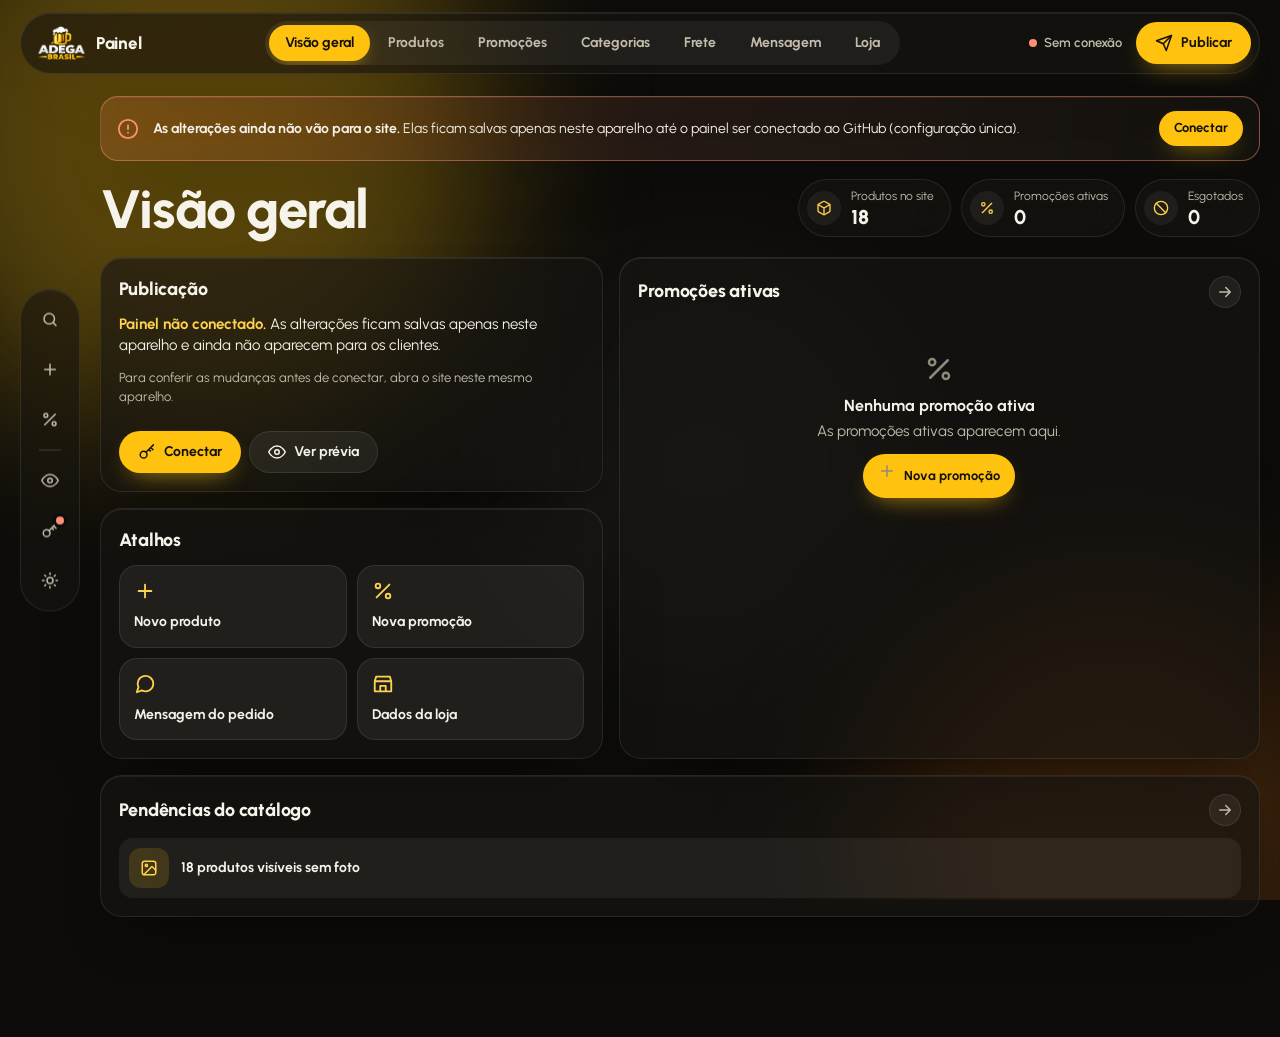
==== commit dd7ca3c0: "Painel profissional: mensagem do pedido editável, esgotado, loja fechada - Aba Mensagem: modelo da m" ====
--- a/admin.html
+++ b/admin.html
@@ -4,15 +4,15 @@
   <meta charset="utf-8">
   <meta name="viewport" content="width=device-width, initial-scale=1, viewport-fit=cover">
   <meta name="robots" content="noindex, nofollow">
-  <title>Painel da Adega</title>
+  <title>Painel administrativo</title>
   <link rel="preconnect" href="https://fonts.googleapis.com">
   <link href="https://fonts.googleapis.com/css2?family=Urbanist:wght@400;500;600;700;800&display=swap" rel="stylesheet">
-  <link rel="stylesheet" href="admin.css?v=20261119e">
+  <link rel="stylesheet" href="admin.css?v=20261119f">
   <script>try { document.documentElement.dataset.theme = localStorage.getItem("adega_admin_tema") || "dark"; } catch (e) {}</script>
 </head>
 <body>
   <div class="bg" aria-hidden="true"><i class="g1"></i><i class="g2"></i><i class="g3"></i></div>
-  <div class="skeleton" id="skeleton" aria-hidden="true"><div><div class="caneca-wrap"><div class="caneca"><i></i></div></div><small>Carregando painel</small></div></div>
+  <div class="skeleton" id="skeleton" aria-hidden="true"><div><i class="loader"></i><small>Carregando painel</small></div></div>
 
   <!-- ===== Topo ===== -->
   <header class="top">
@@ -22,11 +22,12 @@
     </a>
     <nav class="nav" id="nav" aria-label="Seções">
       <span class="nav-pill" id="navPill" aria-hidden="true"></span>
-      <button data-tab="inicio">Início</button>
+      <button data-tab="inicio">Visão geral</button>
       <button data-tab="produtos">Produtos</button>
       <button data-tab="promocoes">Promoções</button>
       <button data-tab="categorias">Categorias</button>
       <button data-tab="frete">Frete</button>
+      <button data-tab="mensagem">Mensagem</button>
       <button data-tab="loja">Loja</button>
     </nav>
     <div class="top-act">
@@ -35,32 +36,30 @@
     </div>
   </header>
 
-  <!-- ===== Dock ===== -->
+  <!-- ===== Atalhos ===== -->
   <aside class="dock" aria-label="Atalhos">
     <button class="dk" data-acao="buscar" title="Buscar produto"><span data-ico="search"></span></button>
     <button class="dk" data-acao="novoProduto" title="Novo produto"><span data-ico="plus"></span></button>
     <button class="dk" data-acao="novaPromo" title="Nova promoção"><span data-ico="percent"></span></button>
     <span class="dk-sep"></span>
-    <a class="dk" href="index.html" target="_blank" title="Ver site"><span data-ico="eye"></span></a>
-    <button class="dk" data-acao="conexao" title="Conexão com o site" id="dkConexao"><span data-ico="key"></span></button>
+    <a class="dk" href="index.html" target="_blank" title="Abrir o site"><span data-ico="eye"></span></a>
+    <button class="dk" data-acao="conexao" title="Conexão e backup" id="dkConexao"><span data-ico="key"></span></button>
     <button class="dk" data-acao="tema" title="Tema claro/escuro"><span data-ico="moon"></span></button>
   </aside>
 
   <main class="app" id="main">
-    <!-- Aviso: sem conexão -->
     <div class="aviso" id="avisoConexao" hidden>
       <span data-ico="alert" data-ico-size="22"></span>
-      <div><b>Suas alterações ainda NÃO vão para o site.</b> Elas ficam só neste aparelho até você conectar o painel ao GitHub (uma vez só, leva 2 minutos).</div>
-      <button class="btn accent sm" data-acao="conexao">Conectar agora</button>
-    </div>
-
-    <!-- Cabeçalho da página -->
+      <div><b>As alterações ainda não vão para o site.</b> Elas ficam salvas apenas neste aparelho até o painel ser conectado ao GitHub (configuração única).</div>
+      <button class="btn accent sm" data-acao="conexao">Conectar</button>
+    </div>
+
     <div class="page-head">
-      <h1 class="titulo" id="titulo">Início</h1>
+      <h1 class="titulo" id="titulo">Visão geral</h1>
       <dl class="kpis" id="kpis"></dl>
     </div>
 
-    <!-- ===== INÍCIO ===== -->
+    <!-- ===== VISÃO GERAL ===== -->
     <section class="tab" id="tab-inicio">
       <div class="grid-inicio">
         <article class="card c-pub">
@@ -68,7 +67,7 @@
           <div id="inicioPub"></div>
         </article>
         <article class="card c-promo-agora">
-          <header><h2>Promoções agora</h2><button class="circ sm" data-go="promocoes" title="Ver todas"><span data-ico="arrow"></span></button></header>
+          <header><h2>Promoções ativas</h2><button class="circ sm" data-go="promocoes" title="Ver todas"><span data-ico="arrow"></span></button></header>
           <div id="inicioPromos"></div>
         </article>
         <article class="card c-atalhos">
@@ -76,13 +75,13 @@
           <div class="atalhos">
             <button class="tile" data-acao="novoProduto"><span data-ico="plus" data-ico-size="22"></span>Novo produto</button>
             <button class="tile" data-acao="novaPromo"><span data-ico="percent" data-ico-size="22"></span>Nova promoção</button>
-            <button class="tile" data-go="frete"><span data-ico="truck" data-ico-size="22"></span>Valores do frete</button>
-            <button class="tile" data-go="loja"><span data-ico="chat" data-ico-size="22"></span>Trocar WhatsApp</button>
+            <button class="tile" data-go="mensagem"><span data-ico="chat" data-ico-size="22"></span>Mensagem do pedido</button>
+            <button class="tile" data-go="loja"><span data-ico="store" data-ico-size="22"></span>Dados da loja</button>
           </div>
         </article>
         <article class="card c-dest">
-          <header><h2>Em destaque no site</h2><button class="circ sm" data-go="produtos" title="Produtos"><span data-ico="arrow"></span></button></header>
-          <div id="inicioDest"></div>
+          <header><h2>Pendências do catálogo</h2><button class="circ sm" data-go="produtos" title="Produtos"><span data-ico="arrow"></span></button></header>
+          <div id="inicioPend"></div>
         </article>
       </div>
     </section>
@@ -90,7 +89,13 @@
     <!-- ===== PRODUTOS ===== -->
     <section class="tab" id="tab-produtos" hidden>
       <div class="toolbar">
-        <label class="search"><span data-ico="search"></span><input type="search" id="pBusca" placeholder="Buscar produto…"></label>
+        <label class="search"><span data-ico="search"></span><input type="search" id="pBusca" placeholder="Buscar por nome ou descrição"></label>
+        <select class="sel" id="pOrdem" aria-label="Ordenar">
+          <option value="cadastro">Ordem de cadastro</option>
+          <option value="nome">Nome (A–Z)</option>
+          <option value="menor">Menor preço</option>
+          <option value="maior">Maior preço</option>
+        </select>
         <button class="btn accent" data-acao="novoProduto"><span data-ico="plus"></span>Novo produto</button>
       </div>
       <div class="chips" id="pChips"></div>
@@ -100,7 +105,7 @@
     <!-- ===== PROMOÇÕES ===== -->
     <section class="tab" id="tab-promocoes" hidden>
       <div class="toolbar">
-        <label class="search"><span data-ico="search"></span><input type="search" id="prBusca" placeholder="Buscar promoção…"></label>
+        <label class="search"><span data-ico="search"></span><input type="search" id="prBusca" placeholder="Buscar promoção"></label>
         <button class="btn accent" data-acao="novaPromo"><span data-ico="plus"></span>Nova promoção</button>
       </div>
       <div class="chips" id="prChips"></div>
@@ -111,7 +116,7 @@
     <section class="tab" id="tab-categorias" hidden>
       <article class="card">
         <header><h2>Categorias do catálogo</h2></header>
-        <p class="help">A ordem aqui é a ordem no site. Renomear atualiza os produtos e as promoções da categoria.</p>
+        <p class="help">A ordem desta lista é a ordem exibida no site. Ao renomear, os produtos e promoções da categoria são atualizados.</p>
         <div class="toolbar">
           <label class="search"><span data-ico="layers"></span><input type="text" id="cNova" placeholder="Nome da nova categoria"></label>
           <button class="btn accent" id="cAdd"><span data-ico="plus"></span>Adicionar</button>
@@ -125,10 +130,10 @@
       <div class="grid-2">
         <article class="card">
           <header><h2>Localização da loja</h2></header>
-          <p class="help">O frete é calculado pela distância de carro entre a loja e o cliente.</p>
+          <p class="help">O frete é calculado pela distância de carro entre a loja e o endereço do cliente.</p>
           <div class="campos-2">
             <label class="f">CEP da loja<input type="text" id="fLojaCep" inputmode="numeric" maxlength="9" placeholder="00000-000"></label>
-            <label class="f">Rua (se o CEP não trouxer)<input type="text" id="fLojaRua"></label>
+            <label class="f">Rua (se o CEP não informar)<input type="text" id="fLojaRua"></label>
           </div>
           <button class="btn ghost" id="fLocalizar"><span data-ico="pin"></span>Localizar pelo CEP</button>
           <p class="hint" id="fLocMsg"></p>
@@ -141,22 +146,50 @@
         <article class="card">
           <header><h2>Valores</h2></header>
           <div class="campos-2">
-            <label class="f">Preço por KM (R$)<input type="number" step="0.01" min="0" id="fPrecoKm"></label>
+            <label class="f">Preço por km (R$)<input type="number" step="0.01" min="0" id="fPrecoKm"></label>
             <label class="f">Taxa fixa de saída (R$)<input type="number" step="0.01" min="0" id="fTaxaFixa"></label>
             <label class="f">Frete mínimo (R$)<input type="number" step="0.01" min="0" id="fTaxaMin"></label>
-            <label class="f">Entrega até (KM) <small>0 = sem limite</small><input type="number" step="0.1" min="0" id="fRaio"></label>
-            <label class="f">Frete grátis acima de (R$) <small>0 = desligado</small><input type="number" step="0.01" min="0" id="fGratis"></label>
-            <label class="f">Se não achar o endereço (R$)<input type="number" step="0.01" min="0" id="fPadrao"></label>
+            <label class="f">Entrega até (km) <small>0 = sem limite</small><input type="number" step="0.1" min="0" id="fRaio"></label>
+            <label class="f">Frete grátis acima de (R$) <small>0 = desativado</small><input type="number" step="0.01" min="0" id="fGratis"></label>
+            <label class="f">Taxa quando o endereço não é localizado (R$)<input type="number" step="0.01" min="0" id="fPadrao"></label>
           </div>
           <div class="formula" id="fFormula"></div>
         </article>
         <article class="card span-2">
-          <header><h2>Testar frete</h2></header>
+          <header><h2>Simular frete</h2></header>
           <div class="toolbar">
-            <label class="search"><span data-ico="pin"></span><input type="text" id="fTesteCep" inputmode="numeric" maxlength="9" placeholder="CEP de um cliente"></label>
+            <label class="search"><span data-ico="pin"></span><input type="text" id="fTesteCep" inputmode="numeric" maxlength="9" placeholder="CEP do cliente"></label>
             <button class="btn ghost" id="fTestar">Calcular</button>
           </div>
           <p class="hint" id="fTesteMsg"></p>
+        </article>
+      </div>
+    </section>
+
+    <!-- ===== MENSAGEM ===== -->
+    <section class="tab" id="tab-mensagem" hidden>
+      <div class="grid-msg">
+        <article class="card">
+          <header><h2>Modelo da mensagem</h2><button class="btn ghost sm" id="msgPadrao"><span data-ico="undo"></span>Restaurar padrão</button></header>
+          <p class="help">Esta é a mensagem que o cliente envia para o WhatsApp da loja ao finalizar o pedido. Clique em uma variável para inserir no ponto do cursor. Linhas cujas variáveis ficarem vazias (por exemplo, telefone não informado) são removidas automaticamente. Use <code>*texto*</code> para negrito e <code>_texto_</code> para itálico.</p>
+          <div class="vars" id="msgVars"></div>
+          <textarea class="code" id="msgModelo" rows="20" spellcheck="false"></textarea>
+          <p class="hint" id="msgAviso"></p>
+          <label class="f">Formato de cada item da lista <small>(usado em {itens})</small>
+            <input type="text" class="code" id="msgItem" spellcheck="false">
+          </label>
+          <div class="vars" id="msgVarsItem"></div>
+        </article>
+        <article class="card msg-prev-card">
+          <header><h2>Pré-visualização</h2></header>
+          <div class="seg seg-sm" id="msgCenario">
+            <button data-v="entrega" class="on">Entrega</button>
+            <button data-v="retirada">Retirada</button>
+          </div>
+          <div class="wa">
+            <div class="wa-bolha" id="msgPreview"></div>
+          </div>
+          <a href="#" target="_blank" class="btn ghost" id="msgTeste"><span data-ico="chat"></span>Enviar teste para o WhatsApp da loja</a>
         </article>
       </div>
     </section>
@@ -164,36 +197,42 @@
     <!-- ===== LOJA ===== -->
     <section class="tab" id="tab-loja" hidden>
       <div class="grid-2">
+        <article class="card">
+          <header><h2>Funcionamento</h2></header>
+          <label class="sw sw-lg"><input type="checkbox" id="lAberta"><span></span><b id="lAbertaTxt">Aceitando pedidos</b></label>
+          <p class="help">Com a loja fechada, o cliente continua vendo o catálogo, mas não consegue enviar o pedido. Um aviso aparece no topo do site.</p>
+          <label class="f">Aviso exibido quando a loja estiver fechada<textarea id="lAviso" rows="3"></textarea></label>
+        </article>
         <article class="card">
           <header><h2>WhatsApp dos pedidos</h2></header>
           <label class="f">Número com DDD<input type="tel" id="lWhats" placeholder="(62) 99999-9999"></label>
           <p class="hint" id="lWhatsMsg"></p>
           <a href="#" target="_blank" class="btn whats" id="lWhatsTeste"><span data-ico="chat"></span>Testar este número</a>
         </article>
-        <article class="card">
+        <article class="card span-2">
           <header><h2>Dados da loja</h2></header>
-          <label class="f">Nome da loja<input type="text" id="lNome"></label>
-          <label class="f">Frase (slogan)<input type="text" id="lSlogan"></label>
-          <label class="f">Endereço para retirada<input type="text" id="lEndereco"></label>
-          <div class="campos-2">
-            <label class="f">Pedido mínimo (R$)<input type="number" step="0.01" min="0" id="lMinimo"></label>
-            <label class="f">Pagamentos <small>(separe por vírgula)</small><input type="text" id="lPagamentos"></label>
-          </div>
-        </article>
-      </div>
-    </section>
-
-    <!-- ===== CONEXÃO ===== -->
+          <div class="campos-2">
+            <label class="f">Nome da loja<input type="text" id="lNome"></label>
+            <label class="f">Slogan<input type="text" id="lSlogan"></label>
+            <label class="f">Endereço para retirada<input type="text" id="lEndereco"></label>
+            <label class="f">Pedido mínimo (R$) <small>0 = sem mínimo</small><input type="number" step="0.01" min="0" id="lMinimo"></label>
+          </div>
+          <label class="f">Formas de pagamento <small>separadas por vírgula</small><input type="text" id="lPagamentos"></label>
+        </article>
+      </div>
+    </section>
+
+    <!-- ===== CONEXÃO E BACKUP ===== -->
     <section class="tab" id="tab-conexao" hidden>
       <div class="grid-2">
         <article class="card">
           <header><h2>Conectar o painel ao site</h2></header>
-          <p class="help">O site fica no GitHub. Para o <b>Publicar</b> funcionar, este aparelho precisa de uma chave (só uma vez). Ela fica salva <b>só neste navegador</b>.</p>
+          <p class="help">O site fica hospedado no GitHub. Para que o botão <b>Publicar</b> funcione, este aparelho precisa de uma chave de acesso (configuração única). A chave fica salva apenas neste navegador.</p>
           <ol class="passos">
-            <li>Clique: <a href="#" target="_blank" class="link" id="gLinkToken">criar chave no GitHub</a> (já vem com nome e validade preenchidos)</li>
-            <li>Em <b>Repository access</b>, escolha <b>Only select repositories</b> → <b id="gRepoNome">adega-brasil</b></li>
-            <li>Em <b>Permissions</b> → <b>Contents</b>, escolha <b>Read and write</b></li>
-            <li>Clique em <b>Generate token</b>, copie a chave e cole aqui embaixo</li>
+            <li>Acesse <a href="#" target="_blank" class="link" id="gLinkToken">criar chave no GitHub</a> (nome e validade já vêm preenchidos)</li>
+            <li>Em <b>Repository access</b>, selecione <b>Only select repositories</b> e escolha <b id="gRepoNome">adega-brasil</b></li>
+            <li>Em <b>Permissions</b>, defina <b>Contents</b> como <b>Read and write</b></li>
+            <li>Clique em <b>Generate token</b>, copie a chave e cole abaixo</li>
           </ol>
           <label class="f">Chave (token)<input type="password" id="gToken" placeholder="github_pat_…" autocomplete="off"></label>
           <div class="row">
@@ -211,12 +250,15 @@
           </details>
         </article>
         <article class="card">
-          <header><h2>Cópia de segurança</h2></header>
-          <p class="help">Baixe todos os produtos, promoções e configurações num arquivo.</p>
+          <header><h2>Backup</h2></header>
+          <p class="help">Baixe uma cópia de todos os produtos, promoções e configurações. Para restaurar, importe o arquivo e depois clique em Publicar.</p>
           <div class="row">
-            <button class="btn ghost" id="gBaixar"><span data-ico="download"></span>Baixar data.js</button>
-            <button class="btn danger" id="gDescartar"><span data-ico="trash"></span>Descartar não publicadas</button>
-          </div>
+            <button class="btn ghost" id="gBaixar"><span data-ico="download"></span>Baixar backup</button>
+            <label class="btn ghost"><span data-ico="upload"></span>Importar backup<input type="file" id="gImportar" accept=".js,.json,application/json,text/javascript" hidden></label>
+          </div>
+          <hr class="sep">
+          <p class="help">Descartar volta o painel para a versão publicada, apagando as alterações não publicadas deste aparelho.</p>
+          <button class="btn danger" id="gDescartar"><span data-ico="trash"></span>Descartar alterações não publicadas</button>
         </article>
       </div>
     </section>
@@ -230,28 +272,32 @@
       <div class="foto">
         <div class="foto-prev" id="mFotoPrev"></div>
         <div class="foto-acoes">
-          <label class="btn ghost"><span data-ico="image"></span>Escolher imagem<input type="file" accept="image/*" id="mFoto" hidden></label>
-          <button class="btn ghost sm" id="mFotoRemover">Remover imagem</button>
-          <small class="help">Reduzida automaticamente. Sem imagem, aparece o emoji.</small>
-        </div>
-      </div>
-      <label class="f">Nome<input type="text" id="mNome" placeholder="Ex: Heineken Long Neck 330ml"></label>
+          <label class="btn ghost"><span data-ico="image"></span>Escolher foto<input type="file" accept="image/*" id="mFoto" hidden></label>
+          <button class="btn ghost sm" id="mFotoRemover">Remover foto</button>
+          <small class="help">JPG ou PNG. A imagem é reduzida automaticamente.</small>
+        </div>
+      </div>
+      <label class="f">Nome do produto<input type="text" id="mNome" placeholder="Ex.: Heineken Long Neck 330 ml" maxlength="80"></label>
       <div class="campos-3">
         <label class="f">Categoria<select id="mCategoria"></select></label>
-        <label class="f">Preço (R$)<input type="number" step="0.01" min="0" id="mPreco"></label>
-        <label class="f">Emoji<input type="text" id="mEmoji" maxlength="4"></label>
-      </div>
-      <label class="f">Descrição (opcional)<input type="text" id="mDesc" placeholder="Ex: Gelada, pack com 6"></label>
+        <label class="f">Preço (R$)<input type="number" step="0.01" min="0" id="mPreco" placeholder="0,00"></label>
+        <label class="f">Ícone sem foto <small>(opcional)</small><input type="text" id="mEmoji" maxlength="4"></label>
+      </div>
+      <label class="f">Descrição <small>(opcional)</small><input type="text" id="mDesc" placeholder="Ex.: Gelada, pack com 6 unidades" maxlength="120"></label>
       <div class="switches">
-        <label class="sw"><input type="checkbox" id="mDestaque"><span></span>⭐ Destaque no site</label>
-        <label class="sw"><input type="checkbox" id="mAtivo"><span></span>👁️ Aparece no site</label>
+        <label class="sw"><input type="checkbox" id="mAtivo"><span></span>Visível no site</label>
+        <label class="sw"><input type="checkbox" id="mEsgotado"><span></span>Esgotado <small class="help">aparece no site, mas não pode ser comprado</small></label>
+        <label class="sw"><input type="checkbox" id="mDestaque"><span></span>Destaque <small class="help">aparece na seção Destaques</small></label>
       </div>
       <div class="m-promos" id="mPromos"></div>
       <p class="erro" id="mErro"></p>
     </div>
     <footer class="m-foot">
+      <button class="btn ghost" id="mDuplicar"><span data-ico="copy"></span>Duplicar</button>
+      <span class="spacer"></span>
       <button class="btn ghost" data-fechar>Cancelar</button>
-      <button class="btn accent" id="mSalvar"><span data-ico="check"></span>Salvar produto</button>
+      <button class="btn ghost" id="mSalvarNovo">Salvar e adicionar outro</button>
+      <button class="btn accent" id="mSalvar"><span data-ico="check"></span>Salvar</button>
     </footer>
   </section>
 
@@ -260,7 +306,7 @@
     <header class="m-head"><h2 id="prTitulo">Promoção</h2><button class="circ" data-fechar title="Fechar"><span data-ico="x"></span></button></header>
     <div class="m-body promo-form">
       <div class="pf-main">
-        <label class="f">Nome da promoção <small>(só aparece no painel)</small><input type="text" id="prNome" placeholder="Ex: Happy hour de sexta"></label>
+        <label class="f">Nome da promoção <small>(uso interno)</small><input type="text" id="prNome" placeholder="Ex.: Happy hour de sexta"></label>
 
         <div class="pf-bloco">
           <h3>1. Tipo de desconto</h3>
@@ -269,14 +315,14 @@
         </div>
 
         <div class="pf-bloco">
-          <h3>2. Em quais produtos</h3>
+          <h3>2. Produtos</h3>
           <div class="seg" id="prAlvo">
-            <button data-v="produtos">Produtos escolhidos</button>
+            <button data-v="produtos">Produtos selecionados</button>
             <button data-v="categoria">Uma categoria</button>
-            <button data-v="todos">Loja toda</button>
+            <button data-v="todos">Loja inteira</button>
           </div>
           <div id="prAlvoProdutos">
-            <label class="search"><span data-ico="search"></span><input type="search" id="prProdBusca" placeholder="Filtrar produtos…"></label>
+            <label class="search"><span data-ico="search"></span><input type="search" id="prProdBusca" placeholder="Filtrar produtos"></label>
             <div class="picker" id="prPicker"></div>
             <small class="help" id="prSelCount"></small>
           </div>
@@ -284,38 +330,38 @@
         </div>
 
         <div class="pf-bloco">
-          <h3>3. Quando vale</h3>
-          <div class="campos-2">
-            <label class="f">Começa em <small>(vazio = já)</small><input type="date" id="prInicio"></label>
-            <label class="f">Termina em <small>(vazio = sem fim)</small><input type="date" id="prFim"></label>
-          </div>
-          <div class="f">Dias da semana <small>(nenhum marcado = todos)</small>
+          <h3>3. Período</h3>
+          <div class="campos-2">
+            <label class="f">Início <small>(vazio = imediato)</small><input type="date" id="prInicio"></label>
+            <label class="f">Término <small>(vazio = sem data final)</small><input type="date" id="prFim"></label>
+          </div>
+          <div class="f">Dias da semana <small>(nenhum selecionado = todos)</small>
             <div class="dias" id="prDias"></div>
           </div>
           <div class="campos-2">
-            <label class="f">Das <small>(vazio = dia todo)</small><input type="time" id="prHoraIni"></label>
+            <label class="f">Das <small>(vazio = dia inteiro)</small><input type="time" id="prHoraIni"></label>
             <label class="f">Até<input type="time" id="prHoraFim"></label>
           </div>
           <div class="presets">
             <span>Atalhos:</span>
             <button data-preset="sempre">Sempre</button>
-            <button data-preset="hoje">Só hoje</button>
+            <button data-preset="hoje">Somente hoje</button>
             <button data-preset="fds">Fim de semana</button>
-            <button data-preset="happy">Happy hour 18h–21h</button>
-            <button data-preset="madrugada">Madrugada 22h–4h</button>
+            <button data-preset="happy">18h às 21h</button>
+            <button data-preset="madrugada">22h às 4h</button>
           </div>
         </div>
 
         <div class="pf-bloco">
-          <h3>4. Como aparece no site</h3>
+          <h3>4. Exibição no site</h3>
           <div class="seg" id="prVitrine">
-            <button data-v="promoDia">🔥 Promoção do dia</button>
-            <button data-v="ofertas">💥 Ofertas</button>
-            <button data-v="nenhuma">Só o selo no produto</button>
-          </div>
-          <div class="campos-2">
-            <label class="f">Texto do selo <small>(vazio = automático)</small><input type="text" id="prSelo" maxlength="24" placeholder="Ex: Só hoje!"></label>
-            <label class="f">Limite por pedido <small>(unidades com desconto, 0 = sem limite)</small><input type="number" min="0" step="1" id="prLimite"></label>
+            <button data-v="promoDia">Promoção do dia</button>
+            <button data-v="ofertas">Ofertas</button>
+            <button data-v="nenhuma">Somente selo</button>
+          </div>
+          <div class="campos-2">
+            <label class="f">Texto do selo <small>(vazio = automático)</small><input type="text" id="prSelo" maxlength="24" placeholder="Ex.: Só hoje"></label>
+            <label class="f">Limite por pedido <small>(unidades com desconto; 0 = sem limite)</small><input type="number" min="0" step="1" id="prLimite"></label>
           </div>
         </div>
       </div>
@@ -323,8 +369,8 @@
       <aside class="pf-side">
         <div class="pf-resumo">
           <div class="pf-status" id="prStatus"></div>
-          <label class="sw"><input type="checkbox" id="prAtiva"><span></span>Promoção ligada</label>
-          <h3>Como fica no site</h3>
+          <label class="sw"><input type="checkbox" id="prAtiva"><span></span>Promoção ativa</label>
+          <h3>Resultado no site</h3>
           <div id="prPreview"></div>
         </div>
       </aside>
@@ -341,9 +387,11 @@
   <div class="toast" id="toast" role="status" aria-live="polite"></div>
 
   <script>document.write('<script src="data.js?v=' + Date.now() + '"><\/script>');</script>
-  <script src="geo.js?v=20261119e"></script>
-  <script src="promo.js?v=20261119e"></script>
-  <script src="motion.js?v=20261119e"></script>
-  <script src="admin.js?v=20261119e"></script>
+  <script src="geo.js?v=20261119f"></script>
+  <script src="promo.js?v=20261119f"></script>
+  <script src="pedido.js?v=20261119f"></script>
+  <script>window.MOTION_CFG = { luz: null, tilt: null, magnet: null, dock: null, bg: null, pop: null };</script>
+  <script src="motion.js?v=20261119f"></script>
+  <script src="admin.js?v=20261119f"></script>
 </body>
 </html>
--- a/admin.css
+++ b/admin.css
@@ -491,58 +491,80 @@
 }
 
 /* =====================================================
-   MOTION
+   Ajustes do painel (visual sóbrio)
    ===================================================== */
-/* Luz que segue o mouse */
-.card, .item, .tile, .kpi, .mini-item, .chip, .search { position: relative; }
-.card::after, .item::after, .tile::after, .kpi::after, .mini-item::after, .chip::after, .search::after {
-  content: ""; position: absolute; inset: 0; border-radius: inherit; pointer-events: none;
-  background: radial-gradient(260px circle at var(--mx, -999px) var(--my, -999px), rgba(255, 194, 14, .13), transparent 65%);
-  opacity: 0; transition: opacity .35s var(--ease);
-}
-.card:hover::after, .item:hover::after, .tile:hover::after, .kpi:hover::after, .mini-item:hover::after, .chip:hover::after, .search:hover::after { opacity: 1; }
-/* borda que acende perto do mouse */
-.card::before { content: ""; position: absolute; inset: -1px; border-radius: inherit; pointer-events: none; padding: 1px;
-  background: radial-gradient(180px circle at var(--mx, -999px) var(--my, -999px), rgba(255, 194, 14, .7), transparent 70%);
-  -webkit-mask: linear-gradient(#000 0 0) content-box, linear-gradient(#000 0 0); -webkit-mask-composite: xor; mask-composite: exclude;
-  opacity: 0; transition: opacity .35s var(--ease); }
-.card:hover::before { opacity: 1; }
-.pcard.st-ativa::before { padding: 0; -webkit-mask: none; mask: none; opacity: 1; }
-
-/* Inclinação 3D e botões magnéticos */
-.pcard, .tile { transform-style: preserve-3d; will-change: transform; }
-.pcard.tilt, .tile.tilt { transition: transform .12s linear, box-shadow .3s, border-color .3s; }
-.btn.accent, .circ, .top .brand { transition: translate .25s var(--ease), transform .2s var(--ease), background .2s, box-shadow .25s, border-color .2s, color .2s; }
-.dk { transition: scale .18s var(--ease), background .25s, color .25s; transform-origin: center; }
-.dock:hover .dk:hover { transform: none; }
-.bg { transition: none; will-change: translate; }
-
-/* Cápsula do menu com mola */
-.nav-pill { transition: transform .55s cubic-bezier(.34, 1.4, .64, 1), width .45s cubic-bezier(.34, 1.4, .64, 1); }
-
-/* Partículas e confete */
-.particula { position: fixed; z-index: 90; width: 7px; height: 7px; border-radius: 50%; pointer-events: none; }
-.confete { position: fixed; z-index: 90; border-radius: 2px; pointer-events: none; }
-
-/* Tela de carregamento */
-.skeleton { position: fixed; inset: 0; z-index: 80; display: grid; place-items: center; background: var(--bg); transition: opacity .5s var(--ease), visibility .5s; }
+/* Carregamento */
+.skeleton { position: fixed; inset: 0; z-index: 80; display: grid; place-items: center; background: var(--bg); transition: opacity .4s var(--ease), visibility .4s; }
 .skeleton.fora { opacity: 0; visibility: hidden; }
-.skeleton .caneca { position: relative; width: 64px; height: 76px; border: 4px solid var(--text); border-radius: 8px 8px 16px 16px; overflow: hidden; }
-.skeleton .caneca::before { content: ""; position: absolute; right: -22px; top: 16px; width: 18px; height: 34px; border: 4px solid var(--text); border-left: 0; border-radius: 0 14px 14px 0; }
-.skeleton .caneca i { position: absolute; left: 0; right: 0; bottom: 0; height: 0; background: linear-gradient(180deg, #ffd84d, #ffc20e 40%, #e08a00); animation: encher 1.4s var(--ease) infinite; }
-.skeleton .caneca-wrap { position: relative; padding-right: 22px; }
-.skeleton small { display: block; text-align: center; margin-top: 16px; color: var(--muted); font-weight: 700; letter-spacing: 1px; text-transform: uppercase; font-size: 12px; }
-@keyframes encher { 0% { height: 0; } 70%, 100% { height: 100%; } }
-
-/* Status "não publicado" com onda */
-.status.sujo i { position: relative; }
-.status.sujo i::after { content: ""; position: absolute; inset: -4px; border-radius: 50%; border: 2px solid var(--accent); animation: onda 1.6s ease-out infinite; }
-@keyframes onda { from { transform: scale(.5); opacity: 1; } to { transform: scale(2.2); opacity: 0; } }
-
-/* Tags de promoção ativa brilham */
-.tag.ouro { background-size: 200% 100%; background-image: linear-gradient(100deg, rgba(255,194,14,.18) 40%, rgba(255,216,77,.42) 50%, rgba(255,194,14,.18) 60%); animation: brilhoTag 2.8s linear infinite; }
-@keyframes brilhoTag { from { background-position: 150% 0; } to { background-position: -50% 0; } }
-
-@media (prefers-reduced-motion: reduce) {
-  .card::after, .card::before, .item::after, .tile::after { display: none; }
-}
+.skeleton > div { display: grid; justify-items: center; gap: 14px; }
+.skeleton small { color: var(--muted); font-weight: 600; font-size: 13px; letter-spacing: .3px; }
+.loader { width: 34px; height: 34px; border-radius: 50%; border: 3px solid var(--line-2); border-top-color: var(--accent); animation: gira .8s linear infinite; }
+
+/* Título sem animação por letra */
+.titulo { animation: aparece .35s var(--ease) both; }
+.kpi { animation: none; }
+
+/* Selects e textos de código */
+.sel {
+  padding: 11px 14px; border-radius: var(--r-ctl); border: 1px solid var(--line); background: var(--glass);
+  color: var(--text); font-weight: 600; outline: none; cursor: pointer;
+}
+.sel:focus { border-color: var(--accent); }
+.sel option { background: var(--solid); color: var(--text); }
+textarea.code, input.code {
+  display: block; width: 100%; margin-top: 6px; padding: 12px 14px; border-radius: 14px; outline: none; resize: vertical;
+  background: var(--well); border: 1px solid var(--line); color: var(--text);
+  font: 13.5px/1.55 ui-monospace, "Cascadia Mono", Consolas, "Courier New", monospace;
+}
+textarea.code:focus, input.code:focus { border-color: var(--accent); box-shadow: 0 0 0 4px rgba(255, 194, 14, .16); }
+.f textarea { resize: vertical; font-family: inherit; }
+code { font: 12.5px ui-monospace, Consolas, monospace; background: var(--well); padding: 1px 5px; border-radius: 6px; }
+.sep { border: 0; border-top: 1px solid var(--line); margin: 18px 0; }
+
+/* Variáveis da mensagem */
+.vars { display: flex; flex-wrap: wrap; gap: 6px; margin: 4px 0 10px; }
+.var {
+  display: inline-flex; flex-direction: column; align-items: flex-start; gap: 1px; padding: 6px 10px; border-radius: 10px; cursor: pointer;
+  border: 1px solid var(--line); background: var(--well); color: var(--accent-text);
+  font: 600 12.5px ui-monospace, Consolas, monospace; transition: border-color .2s, background .2s;
+}
+.var small { font: 500 11px var(--font); color: var(--muted); }
+.var:hover { border-color: var(--accent); background: var(--glass-2); }
+
+/* Prévia estilo WhatsApp */
+.grid-msg { display: grid; grid-template-columns: minmax(0, 1.25fr) minmax(300px, .9fr); gap: var(--gap); align-items: start; }
+.msg-prev-card { position: sticky; top: 100px; }
+.wa { border-radius: 16px; padding: 18px 14px; margin-bottom: 14px; min-height: 200px; background: #0b141a; border: 1px solid var(--line); }
+[data-theme="light"] .wa { background: #efeae2; }
+.wa-bolha {
+  position: relative; margin-left: auto; max-width: 92%; padding: 8px 10px 20px; border-radius: 10px 0 10px 10px;
+  background: #005c4b; color: #e9edef; font: 14px/1.45 "Segoe UI", Helvetica, Arial, sans-serif; word-wrap: break-word;
+}
+[data-theme="light"] .wa-bolha { background: #d9fdd3; color: #111b21; }
+.wa-hora { position: absolute; right: 8px; bottom: 4px; font-size: 11px; opacity: .65; }
+.seg-sm button { padding: 7px 10px; }
+
+/* Estados */
+.circ.on-bad { background: rgba(255, 143, 115, .18); border-color: rgba(255, 143, 115, .6); color: var(--bad); }
+.sem-foto { display: grid; justify-items: center; gap: 4px; color: var(--faint); }
+.sem-foto small { font-size: 12px; font-weight: 600; }
+.thumb, .ic { color: var(--faint); }
+.nota-fechada { display: flex; gap: 8px; align-items: center; margin-top: 12px; padding: 10px 12px; border-radius: 12px; font-size: 13px; color: var(--bad); background: rgba(255, 143, 115, .1); border: 1px solid rgba(255, 143, 115, .35); }
+.sw-lg { font-size: 16px; margin-bottom: 8px; }
+.txt-bad { color: var(--bad); }
+.sw small.help { margin: 0 0 0 4px; font-weight: 500; }
+.mini-item[data-go], .mini-item[data-filtro] { cursor: pointer; }
+
+/* Status sem animação chamativa */
+#btnPublicar.pulsar { animation: none; box-shadow: 0 0 0 3px rgba(255, 194, 14, .28); }
+.tag.ouro { background: rgba(255, 194, 14, .18); }
+
+@media (max-width: 1000px) {
+  .grid-msg { grid-template-columns: 1fr; }
+  .msg-prev-card { position: static; }
+}
+@media (max-width: 760px) {
+  .m-foot { flex-wrap: wrap; }
+  .m-foot .spacer { display: none; }
+  .m-foot .btn { flex: 1 1 auto; }
+}
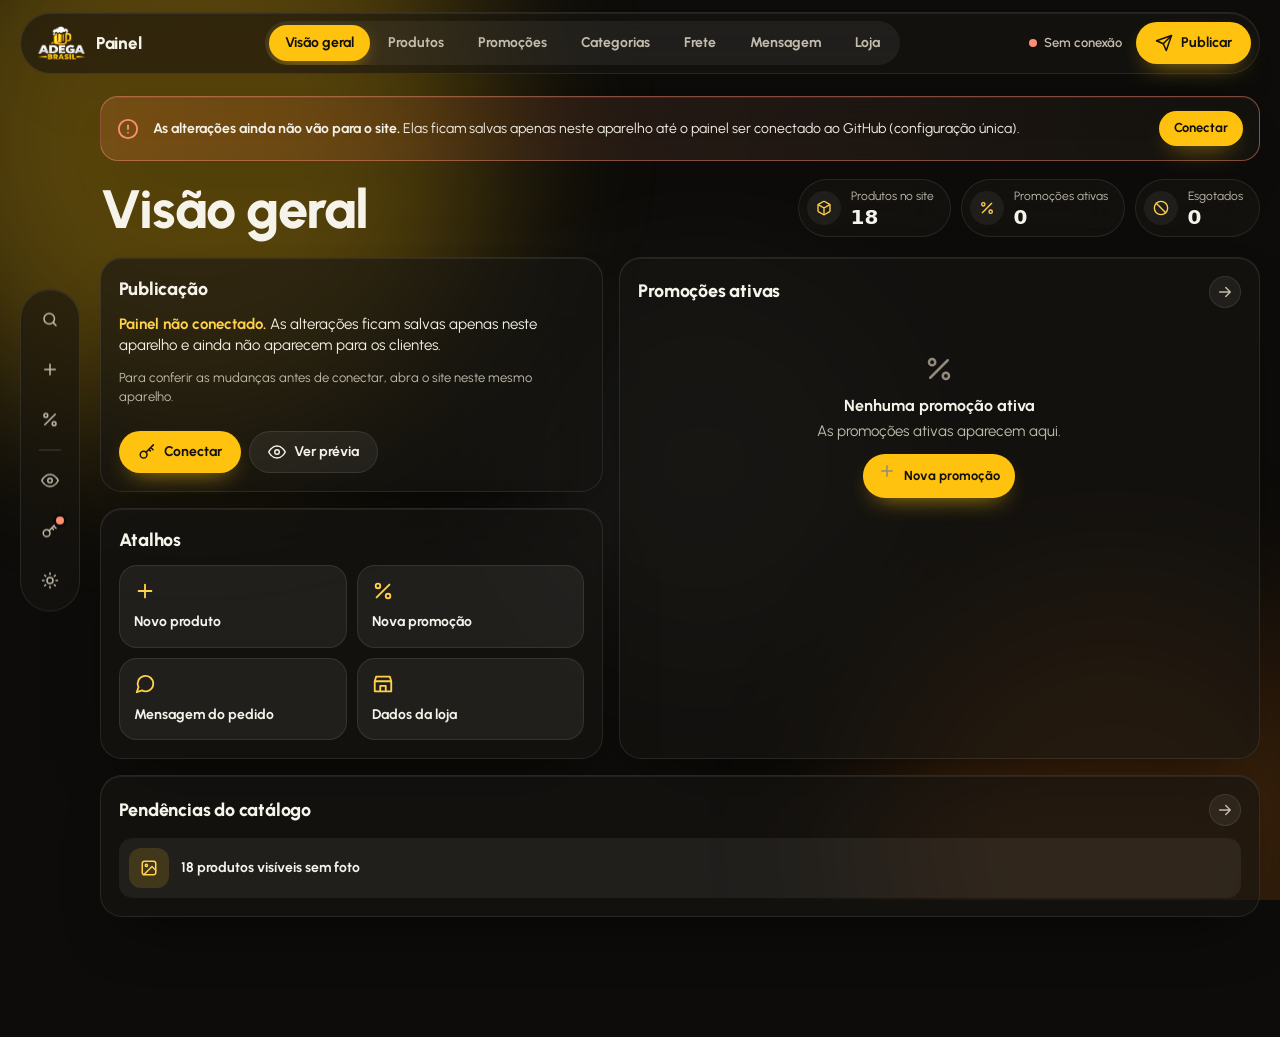
==== commit b25ec3f7: "Revisão do painel: preço com vírgula, ações com texto, contador de publicação - Preço aceita 12,90 /" ====
--- a/admin.html
+++ b/admin.html
@@ -7,7 +7,7 @@
   <title>Painel administrativo</title>
   <link rel="preconnect" href="https://fonts.googleapis.com">
   <link href="https://fonts.googleapis.com/css2?family=Urbanist:wght@400;500;600;700;800&display=swap" rel="stylesheet">
-  <link rel="stylesheet" href="admin.css?v=20261119f">
+  <link rel="stylesheet" href="admin.css?v=20261119h">
   <script>try { document.documentElement.dataset.theme = localStorage.getItem("adega_admin_tema") || "dark"; } catch (e) {}</script>
 </head>
 <body>
@@ -32,7 +32,7 @@
     </nav>
     <div class="top-act">
       <span class="status" id="status"><i></i><b id="statusTxt">Carregando…</b></span>
-      <button class="btn accent" id="btnPublicar"><span data-ico="send"></span><span class="lbl">Publicar</span><em class="pub-dot" id="pubDot" hidden></em></button>
+      <button class="btn accent" id="btnPublicar"><span data-ico="send"></span><span class="lbl">Publicar</span><em class="pub-n" id="pubN" hidden></em></button>
     </div>
   </header>
 
@@ -50,7 +50,7 @@
   <main class="app" id="main">
     <div class="aviso" id="avisoConexao" hidden>
       <span data-ico="alert" data-ico-size="22"></span>
-      <div><b>As alterações ainda não vão para o site.</b> Elas ficam salvas apenas neste aparelho até o painel ser conectado ao GitHub (configuração única).</div>
+      <div><span class="av-longo"><b>As alterações ainda não vão para o site.</b> Elas ficam salvas apenas neste aparelho até o painel ser conectado ao GitHub (configuração única).</span><span class="av-curto"><b>Painel não conectado.</b> Alterações só neste aparelho.</span></div>
       <button class="btn accent sm" data-acao="conexao">Conectar</button>
     </div>
 
@@ -137,21 +137,25 @@
           </div>
           <button class="btn ghost" id="fLocalizar"><span data-ico="pin"></span>Localizar pelo CEP</button>
           <p class="hint" id="fLocMsg"></p>
-          <div class="campos-2">
-            <label class="f">Latitude<input type="number" step="any" id="fLat"></label>
-            <label class="f">Longitude<input type="number" step="any" id="fLng"></label>
-          </div>
           <a href="#" target="_blank" id="fMapa" class="link"><span data-ico="pin"></span>Conferir no mapa</a>
+          <details class="avancado">
+            <summary>Ajuste avançado (coordenadas)</summary>
+            <p class="help">Só altere se a posição no mapa estiver errada. Copie os números do Google Maps (clique com o botão direito no local da loja).</p>
+            <div class="campos-2">
+              <label class="f">Latitude<input type="text" inputmode="decimal" id="fLat"></label>
+              <label class="f">Longitude<input type="text" inputmode="decimal" id="fLng"></label>
+            </div>
+          </details>
         </article>
         <article class="card">
           <header><h2>Valores</h2></header>
           <div class="campos-2">
-            <label class="f">Preço por km (R$)<input type="number" step="0.01" min="0" id="fPrecoKm"></label>
-            <label class="f">Taxa fixa de saída (R$)<input type="number" step="0.01" min="0" id="fTaxaFixa"></label>
-            <label class="f">Frete mínimo (R$)<input type="number" step="0.01" min="0" id="fTaxaMin"></label>
-            <label class="f">Entrega até (km) <small>0 = sem limite</small><input type="number" step="0.1" min="0" id="fRaio"></label>
-            <label class="f">Frete grátis acima de (R$) <small>0 = desativado</small><input type="number" step="0.01" min="0" id="fGratis"></label>
-            <label class="f">Taxa quando o endereço não é localizado (R$)<input type="number" step="0.01" min="0" id="fPadrao"></label>
+            <label class="f">Preço por km (R$)<input type="text" inputmode="decimal" class="dinheiro" id="fPrecoKm" placeholder="0,00"></label>
+            <label class="f">Taxa fixa de saída (R$)<input type="text" inputmode="decimal" class="dinheiro" id="fTaxaFixa" placeholder="0,00"></label>
+            <label class="f">Frete mínimo (R$)<input type="text" inputmode="decimal" class="dinheiro" id="fTaxaMin" placeholder="0,00"></label>
+            <label class="f">Entrega até (km) <small>0 = sem limite</small><input type="text" inputmode="decimal" class="dinheiro" id="fRaio" placeholder="0"></label>
+            <label class="f">Frete grátis acima de (R$) <small>0 = desativado</small><input type="text" inputmode="decimal" class="dinheiro" id="fGratis" placeholder="0,00"></label>
+            <label class="f">Taxa quando o endereço não é localizado (R$)<input type="text" inputmode="decimal" class="dinheiro" id="fPadrao" placeholder="0,00"></label>
           </div>
           <div class="formula" id="fFormula"></div>
         </article>
@@ -215,9 +219,12 @@
             <label class="f">Nome da loja<input type="text" id="lNome"></label>
             <label class="f">Slogan<input type="text" id="lSlogan"></label>
             <label class="f">Endereço para retirada<input type="text" id="lEndereco"></label>
-            <label class="f">Pedido mínimo (R$) <small>0 = sem mínimo</small><input type="number" step="0.01" min="0" id="lMinimo"></label>
-          </div>
-          <label class="f">Formas de pagamento <small>separadas por vírgula</small><input type="text" id="lPagamentos"></label>
+            <label class="f">Pedido mínimo (R$) <small>0 = sem mínimo</small><input type="text" inputmode="decimal" class="dinheiro" id="lMinimo" placeholder="0,00"></label>
+          </div>
+          <div class="f"><span>Formas de pagamento <small>marque as que a loja aceita</small></span>
+            <div class="pags" id="lPags" role="group" aria-label="Formas de pagamento"></div>
+          </div>
+          <label class="f">Outras formas <small>opcional, separadas por vírgula (ex.: Vale-refeição)</small><input type="text" id="lPagOutras" placeholder="Nenhuma"></label>
         </article>
       </div>
     </section>
@@ -280,7 +287,7 @@
       <label class="f">Nome do produto<input type="text" id="mNome" placeholder="Ex.: Heineken Long Neck 330 ml" maxlength="80"></label>
       <div class="campos-3">
         <label class="f">Categoria<select id="mCategoria"></select></label>
-        <label class="f">Preço (R$)<input type="number" step="0.01" min="0" id="mPreco" placeholder="0,00"></label>
+        <label class="f">Preço (R$)<input type="text" inputmode="decimal" class="dinheiro" id="mPreco" placeholder="0,00" autocomplete="off"></label>
         <label class="f">Ícone sem foto <small>(opcional)</small><input type="text" id="mEmoji" maxlength="4"></label>
       </div>
       <label class="f">Descrição <small>(opcional)</small><input type="text" id="mDesc" placeholder="Ex.: Gelada, pack com 6 unidades" maxlength="120"></label>
@@ -384,14 +391,15 @@
     </footer>
   </section>
 
+  <div class="menu-mais" id="menuMais" role="menu" hidden></div>
   <div class="toast" id="toast" role="status" aria-live="polite"></div>
 
   <script>document.write('<script src="data.js?v=' + Date.now() + '"><\/script>');</script>
-  <script src="geo.js?v=20261119f"></script>
-  <script src="promo.js?v=20261119f"></script>
-  <script src="pedido.js?v=20261119f"></script>
+  <script src="geo.js?v=20261119h"></script>
+  <script src="promo.js?v=20261119h"></script>
+  <script src="pedido.js?v=20261119h"></script>
   <script>window.MOTION_CFG = { luz: null, tilt: null, magnet: null, dock: null, bg: null, pop: null };</script>
-  <script src="motion.js?v=20261119f"></script>
-  <script src="admin.js?v=20261119f"></script>
+  <script src="motion.js?v=20261119h"></script>
+  <script src="admin.js?v=20261119h"></script>
 </body>
 </html>
--- a/admin.css
+++ b/admin.css
@@ -568,3 +568,58 @@
   .m-foot .spacer { display: none; }
   .m-foot .btn { flex: 1 1 auto; }
 }
+
+/* ===== Revisão do painel ===== */
+/* Valores com vírgula legível (a vírgula da Urbanist parece ponto) */
+:root { --num: ui-sans-serif, system-ui, -apple-system, "Segoe UI", Roboto, sans-serif; }
+.item .preco, .kpi dd, .pick small, .formula, input.dinheiro { font-family: var(--num); }
+.item .preco { font-weight: 700; }
+
+/* Publicar com quantidade de alterações */
+.btn .pub-n {
+  font-style: normal; min-width: 22px; height: 22px; padding: 0 6px; border-radius: 99px; margin-left: 2px;
+  display: inline-grid; place-items: center; font-size: 12px; font-weight: 800; font-family: var(--num);
+  background: var(--on-accent); color: var(--accent);
+}
+
+/* Ações do produto: Em estoque / Editar / Mais */
+.item .acoes { display: flex; align-items: center; gap: 6px; }
+.btn.estoque { color: var(--good); }
+.btn.estoque.esg { color: var(--bad); border-color: rgba(255, 143, 115, .5); background: rgba(255, 143, 115, .12); }
+.btn.sm svg { flex: none; }
+.menu-mais {
+  position: fixed; z-index: 70; min-width: 220px; padding: 6px; border-radius: 16px;
+  background: var(--float); border: 1px solid var(--line-2); box-shadow: var(--shadow-pop);
+  display: grid; gap: 2px; animation: aparece .15s both;
+}
+.menu-mais[hidden] { display: none; }
+.menu-mais button {
+  display: flex; align-items: center; gap: 10px; width: 100%; padding: 10px 12px; border: 0; border-radius: 10px;
+  background: none; color: var(--text); font: inherit; font-size: 14px; font-weight: 600; text-align: left; cursor: pointer;
+}
+.menu-mais button:hover, .menu-mais button:focus-visible { background: var(--well); outline: none; }
+.menu-mais button svg { color: var(--muted); }
+.menu-mais button.del { color: var(--bad); margin-top: 4px; border-top: 1px solid var(--line); border-radius: 0 0 10px 10px; }
+.menu-mais button.del svg { color: var(--bad); }
+
+/* Formas de pagamento */
+.pags { display: flex; flex-wrap: wrap; gap: 8px; margin-top: 6px; }
+.pag { display: inline-flex; align-items: center; gap: 8px; padding: 9px 14px; border-radius: 99px; cursor: pointer; font-size: 14px; font-weight: 600; background: var(--well); border: 1px solid var(--line); }
+.pag input { accent-color: var(--accent); width: 17px; height: 17px; margin: 0; }
+.pag:has(input:checked) { border-color: var(--accent); background: rgba(255, 194, 14, .12); }
+
+/* Aviso de conexão: versão curta no celular */
+.av-curto { display: none; }
+@media (max-width: 760px) {
+  .av-longo { display: none; }
+  .av-curto { display: inline; }
+  .aviso { padding: 9px 10px 9px 12px; gap: 10px; margin-bottom: 12px; }
+  .aviso div { font-size: 13px; }
+  .aviso > span svg { width: 18px; height: 18px; }
+  .item .acoes { justify-content: stretch; }
+  .item .acoes .btn { flex: 1; justify-content: center; }
+}
+@media (max-width: 480px) {
+  .top-act .btn .lbl { display: inline; }
+  .top-act .btn { padding-left: 14px; padding-right: 12px; }
+}
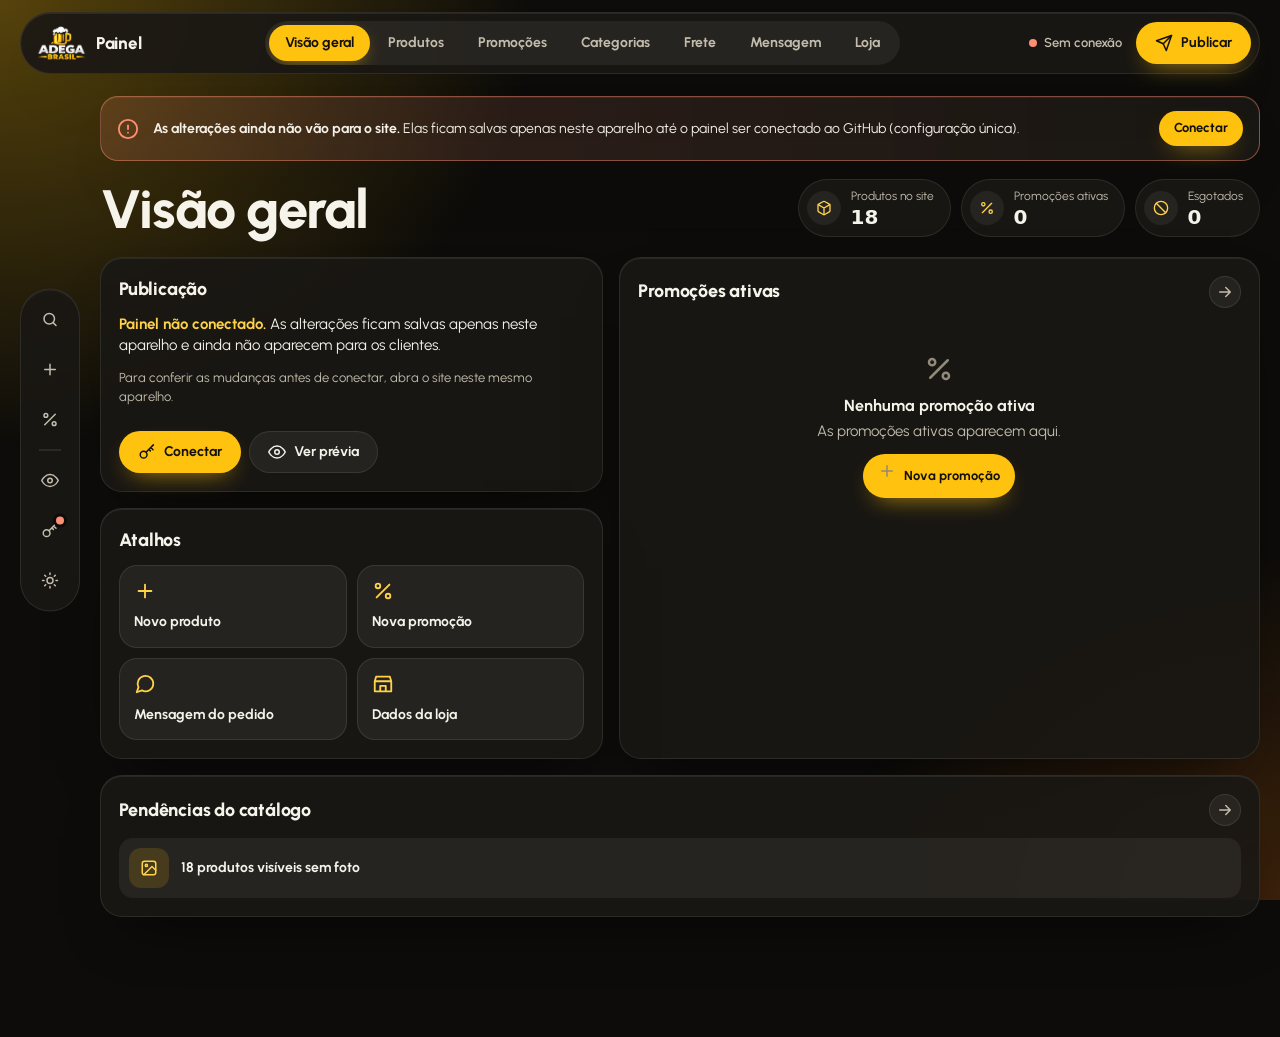
==== commit 4648c26b: "Painel mais leve no celular - Remove o vidro desfocado (backdrop-filter) de cards, itens, filtros e " ====
--- a/admin.html
+++ b/admin.html
@@ -7,11 +7,11 @@
   <title>Painel administrativo</title>
   <link rel="preconnect" href="https://fonts.googleapis.com">
   <link href="https://fonts.googleapis.com/css2?family=Urbanist:wght@400;500;600;700;800&display=swap" rel="stylesheet">
-  <link rel="stylesheet" href="admin.css?v=20261119h">
+  <link rel="stylesheet" href="admin.css?v=20261119j">
   <script>try { document.documentElement.dataset.theme = localStorage.getItem("adega_admin_tema") || "dark"; } catch (e) {}</script>
 </head>
 <body>
-  <div class="bg" aria-hidden="true"><i class="g1"></i><i class="g2"></i><i class="g3"></i></div>
+  <div class="bg" aria-hidden="true"></div>
   <div class="skeleton" id="skeleton" aria-hidden="true"><div><i class="loader"></i><small>Carregando painel</small></div></div>
 
   <!-- ===== Topo ===== -->
@@ -395,11 +395,10 @@
   <div class="toast" id="toast" role="status" aria-live="polite"></div>
 
   <script>document.write('<script src="data.js?v=' + Date.now() + '"><\/script>');</script>
-  <script src="geo.js?v=20261119h"></script>
-  <script src="promo.js?v=20261119h"></script>
-  <script src="pedido.js?v=20261119h"></script>
-  <script>window.MOTION_CFG = { luz: null, tilt: null, magnet: null, dock: null, bg: null, pop: null };</script>
-  <script src="motion.js?v=20261119h"></script>
-  <script src="admin.js?v=20261119h"></script>
+  <script src="geo.js?v=20261119j"></script>
+  <script src="promo.js?v=20261119j"></script>
+  <script src="pedido.js?v=20261119j"></script>
+  <script src="motion.js?v=20261119j"></script>
+  <script src="admin.js?v=20261119j"></script>
 </body>
 </html>
--- a/admin.css
+++ b/admin.css
@@ -4,7 +4,7 @@
 :root, [data-theme="dark"] {
   --font: "Urbanist", ui-sans-serif, system-ui, -apple-system, "Segoe UI", sans-serif;
   --bg: #0d0c0a;
-  --glass: rgba(24, 22, 18, .62);
+  --glass: rgba(26, 24, 20, .9);
   --glass-2: rgba(255, 255, 255, .06);
   --solid: #191713;
   --float: #201d18;
@@ -25,7 +25,6 @@
   --coral: #ff9a7c;
   --ink: #f6f3ea;
   --on-ink: #14110a;
-  --blur: blur(22px) saturate(150%);
   --shadow: inset 0 1px 0 rgba(255, 255, 255, .07), 0 30px 60px -30px rgba(0, 0, 0, .7);
   --shadow-pop: 0 24px 60px -18px rgba(0, 0, 0, .75), 0 0 0 1px rgba(255, 255, 255, .08);
   --glow-1: rgba(255, 194, 14, .30);
@@ -80,18 +79,17 @@
 a { color: inherit; }
 
 /* ---------- Fundo vivo ---------- */
-.bg { position: fixed; inset: 0; z-index: -1; overflow: hidden; pointer-events: none; }
-.bg i { position: absolute; border-radius: 50%; filter: blur(80px); will-change: transform; }
-.bg .g1 { width: 46vw; height: 46vw; background: var(--glow-1); top: -12vw; left: -8vw; animation: deriva1 26s ease-in-out infinite; }
-.bg .g2 { width: 38vw; height: 38vw; background: var(--glow-2); bottom: -14vw; right: -6vw; animation: deriva2 32s ease-in-out infinite; }
-.bg .g3 { width: 30vw; height: 30vw; background: var(--glow-3); top: 30%; left: 40%; animation: deriva1 40s ease-in-out infinite reverse; }
-@keyframes deriva1 { 50% { transform: translate(14vw, 10vh) scale(1.1); } }
-@keyframes deriva2 { 50% { transform: translate(-12vw, -12vh) scale(1.15); } }
+/* Fundo: gradiente fixo, pintado uma vez só */
+.bg {
+  position: fixed; inset: 0; z-index: -1; pointer-events: none;
+  background:
+    radial-gradient(60vw 50vw at 0% 0%, var(--glow-1), transparent 70%),
+    radial-gradient(50vw 40vw at 100% 100%, var(--glow-2), transparent 70%);
+}
 
 /* ---------- Vidro ---------- */
 .glass, .top, .dock, .card, .modal, .aviso, .toast {
   background: var(--glass);
-  backdrop-filter: var(--blur); -webkit-backdrop-filter: var(--blur);
   border: 1px solid var(--line);
   box-shadow: var(--shadow);
 }
@@ -131,11 +129,10 @@
 .status { display: flex; align-items: center; gap: 7px; font-size: 13px; color: var(--muted); padding: 0 6px; white-space: nowrap; }
 .status i { width: 8px; height: 8px; border-radius: 50%; background: var(--faint); }
 .status.ok i { background: var(--good); box-shadow: 0 0 0 4px rgba(166, 227, 95, .15); }
-.status.sujo i { background: var(--accent); animation: pisca 1.4s infinite; }
+.status.sujo i { background: var(--accent); }
 .status.sujo b { color: var(--accent-text); }
 .status.off i { background: var(--bad); }
 .status b { font-weight: 600; }
-@keyframes pisca { 50% { opacity: .35; } }
 
 /* ---------- Dock ---------- */
 .dock {
@@ -172,10 +169,8 @@
 
 .page-head { display: flex; align-items: flex-end; justify-content: space-between; gap: 20px; flex-wrap: wrap; margin: 6px 0 20px; }
 .titulo { margin: 0; font-size: clamp(34px, 4.4vw, 54px); font-weight: 800; letter-spacing: -1.2px; line-height: 1; }
-.titulo .l { display: inline-block; animation: letra .6s var(--ease) both; }
-@keyframes letra { from { opacity: 0; transform: translateY(.45em) rotate(4deg); } }
 .kpis { display: flex; gap: 10px; margin: 0; flex-wrap: wrap; }
-.kpi { display: flex; align-items: center; gap: 10px; padding: 8px 16px 8px 8px; border-radius: var(--r-ctl); background: var(--glass); border: 1px solid var(--line); backdrop-filter: var(--blur); -webkit-backdrop-filter: var(--blur); animation: aparece .5s var(--ease) both; }
+.kpi { display: flex; align-items: center; gap: 10px; padding: 8px 16px 8px 8px; border-radius: var(--r-ctl); background: var(--glass); border: 1px solid var(--line); animation: aparece .5s var(--ease) both; }
 .kpi .ic { width: 34px; height: 34px; border-radius: 50%; display: grid; place-items: center; background: var(--well); color: var(--accent-text); }
 .kpi dt { font-size: 12px; color: var(--muted); }
 .kpi dd { margin: 0; font-size: 20px; font-weight: 800; font-variant-numeric: tabular-nums; line-height: 1.1; }
@@ -183,7 +178,7 @@
 .tab { animation: aparece .4s var(--ease) both; }
 
 /* ---------- Card ---------- */
-.card { border-radius: var(--r-card); padding: 18px; animation: sobe .55s var(--ease) both; }
+.card { border-radius: var(--r-card); padding: 18px; }
 .card > header { display: flex; align-items: center; justify-content: space-between; gap: 10px; margin-bottom: 12px; }
 .card h2 { margin: 0; font-size: 18px; font-weight: 800; letter-spacing: -.2px; }
 .help { color: var(--muted); font-size: 13px; margin: 0 0 12px; }
@@ -193,11 +188,9 @@
 .link:hover { text-decoration: underline; }
 
 .grid-2 { display: grid; grid-template-columns: 1fr 1fr; gap: var(--gap); }
-.grid-2 > .card:nth-child(2) { animation-delay: .06s; }
-.grid-2 > .card:nth-child(3) { animation-delay: .12s; }
 .span-2 { grid-column: 1 / -1; }
 .grid-inicio { display: grid; grid-template-columns: 1.1fr 1.4fr; grid-template-areas: "pub promo" "atalhos promo" "dest dest"; gap: var(--gap); }
-.c-pub { grid-area: pub; } .c-promo-agora { grid-area: promo; animation-delay: .06s; } .c-atalhos { grid-area: atalhos; animation-delay: .12s; } .c-dest { grid-area: dest; animation-delay: .18s; }
+.c-pub { grid-area: pub; } .c-promo-agora { grid-area: promo; } .c-atalhos { grid-area: atalhos; } .c-dest { grid-area: dest; }
 
 /* ---------- Botões ---------- */
 .btn {
@@ -216,9 +209,6 @@
 .btn.danger:hover { background: rgba(255, 143, 115, .12); }
 .btn.whats { background: #25d366; color: #062b14; }
 .btn.sm { padding: 7px 14px; font-size: 13px; }
-.pub-dot { position: absolute; top: -2px; right: -2px; width: 12px; height: 12px; border-radius: 50%; background: var(--bad); border: 2px solid var(--bg); animation: pisca 1.2s infinite; }
-#btnPublicar.pulsar { animation: brilho 2s infinite; }
-@keyframes brilho { 0% { box-shadow: 0 0 0 0 rgba(255, 194, 14, .6); } 70% { box-shadow: 0 0 0 14px rgba(255, 194, 14, 0); } 100% { box-shadow: 0 0 0 0 rgba(255, 194, 14, 0); } }
 
 .circ {
   width: 38px; height: 38px; border-radius: 50%; border: 1px solid var(--line); background: var(--glass-2);
@@ -249,7 +239,7 @@
 .search {
   flex: 1; min-width: 200px; display: flex; align-items: center; gap: 10px; padding: 0 16px;
   border-radius: var(--r-ctl); background: var(--glass); border: 1px solid var(--line);
-  backdrop-filter: var(--blur); -webkit-backdrop-filter: var(--blur); color: var(--faint);
+ color: var(--faint);
   transition: border-color .2s, box-shadow .2s;
 }
 .search:focus-within { border-color: var(--accent); box-shadow: 0 0 0 4px rgba(255, 194, 14, .14); }
@@ -259,7 +249,7 @@
 .chip {
   flex: 0 0 auto; display: inline-flex; align-items: center; gap: 6px; padding: 8px 14px; border-radius: var(--r-ctl);
   border: 1px solid var(--line); background: var(--glass); color: var(--muted); font-weight: 700; font-size: 13px; cursor: pointer;
-  backdrop-filter: var(--blur); -webkit-backdrop-filter: var(--blur); transition: all .25s var(--ease);
+ transition: all .25s var(--ease);
 }
 .chip:hover { color: var(--text); border-color: var(--line-2); }
 .chip.on { background: var(--ink); color: var(--on-ink); border-color: transparent; }
@@ -289,9 +279,9 @@
 .item {
   display: grid; grid-template-columns: 56px minmax(0, 1fr) auto auto; gap: 14px; align-items: center;
   padding: 10px 12px; border-radius: var(--r-tile);
-  background: var(--glass); border: 1px solid var(--line); backdrop-filter: var(--blur); -webkit-backdrop-filter: var(--blur);
+  background: var(--glass); border: 1px solid var(--line);
   transition: border-color .25s, transform .25s var(--ease), box-shadow .25s;
-  animation: sobe .45s var(--ease) both;
+  content-visibility: auto; contain-intrinsic-size: auto 78px;
 }
 .item:hover { border-color: var(--line-2); transform: translateY(-2px); box-shadow: var(--shadow-pop); }
 .item.off { opacity: .5; }
@@ -315,8 +305,7 @@
 .pcard { border-radius: var(--r-card); padding: 16px; display: flex; flex-direction: column; gap: 10px; position: relative; overflow: hidden; cursor: pointer; transition: transform .3s var(--ease), box-shadow .3s, border-color .3s; }
 .pcard:hover { transform: translateY(-4px); box-shadow: var(--shadow-pop); border-color: var(--line-2); }
 .pcard.st-ativa { border-color: rgba(255, 194, 14, .45); }
-.pcard.st-ativa::before { content: ""; position: absolute; inset: 0 0 auto 0; height: 3px; background: linear-gradient(90deg, var(--accent), #f5780b, var(--accent)); background-size: 200% 100%; animation: corre 3s linear infinite; }
-@keyframes corre { to { background-position: 200% 0; } }
+.pcard.st-ativa::before { content: ""; position: absolute; inset: 0 0 auto 0; height: 3px; background: linear-gradient(90deg, var(--accent), #f5780b, var(--accent));  }
 .pcard.st-pausada, .pcard.st-encerrada { opacity: .65; }
 .pcard .topo { display: flex; justify-content: space-between; align-items: flex-start; gap: 10px; }
 .pcard h3 { margin: 0; font-size: 17px; font-weight: 800; }
@@ -353,7 +342,7 @@
 .vazio b { display: block; color: var(--text); font-size: 16px; margin-bottom: 4px; }
 
 /* ---------- Categorias ---------- */
-.cat { display: flex; align-items: center; gap: 8px; padding: 8px 0; border-bottom: 1px solid var(--line); animation: sobe .4s var(--ease) both; }
+.cat { display: flex; align-items: center; gap: 8px; padding: 8px 0; border-bottom: 1px solid var(--line); }
 .cat:last-child { border-bottom: 0; }
 .cat input { flex: 1; padding: 10px 14px; border-radius: 12px; border: 1px solid transparent; background: var(--well); outline: none; font-weight: 700; }
 .cat input:focus { border-color: var(--accent); }
@@ -367,7 +356,7 @@
 .avancado summary { cursor: pointer; margin-bottom: 10px; }
 
 /* ---------- Modal ---------- */
-.scrim { position: fixed; inset: 0; z-index: 40; background: rgba(0, 0, 0, .45); backdrop-filter: blur(4px); animation: aparece .25s both; }
+.scrim { position: fixed; inset: 0; z-index: 40; background: rgba(0, 0, 0, .55); animation: aparece .2s both; }
 .modal {
   position: fixed; z-index: 50; left: 50%; top: 50%; transform: translate(-50%, -50%);
   width: min(600px, calc(100% - 32px)); max-height: calc(100% - 40px);
@@ -502,7 +491,6 @@
 
 /* Título sem animação por letra */
 .titulo { animation: aparece .35s var(--ease) both; }
-.kpi { animation: none; }
 
 /* Selects e textos de código */
 .sel {
@@ -556,7 +544,7 @@
 .mini-item[data-go], .mini-item[data-filtro] { cursor: pointer; }
 
 /* Status sem animação chamativa */
-#btnPublicar.pulsar { animation: none; box-shadow: 0 0 0 3px rgba(255, 194, 14, .28); }
+#btnPublicar.pulsar { box-shadow: 0 0 0 3px rgba(255, 194, 14, .28); }
 .tag.ouro { background: rgba(255, 194, 14, .18); }
 
 @media (max-width: 1000px) {
@@ -623,3 +611,60 @@
   .top-act .btn .lbl { display: inline; }
   .top-act .btn { padding-left: 14px; padding-right: 12px; }
 }
+
+/* ===== Modo claro: superfícies brancas, fundo neutro, contraste ===== */
+[data-theme="light"] {
+  --bg: #f2f0eb;
+  --glass: rgba(255, 255, 255, .94);
+  --glass-2: #ffffff;
+  --solid: #ffffff;
+  --float: #ffffff;
+  --well: #f4f1ea;
+  --line: rgba(20, 17, 10, .11);
+  --line-2: rgba(20, 17, 10, .22);
+  --muted: #514b3f;
+  --faint: #716a5b;
+  --glow-1: rgba(255, 194, 14, .16);
+  --glow-2: rgba(245, 158, 11, .07);
+  --glow-3: rgba(255, 255, 255, 0);
+  --shadow: 0 1px 2px rgba(40, 30, 10, .06), 0 12px 32px -20px rgba(40, 30, 10, .22);
+  --shadow-pop: 0 18px 44px -18px rgba(40, 30, 10, .3), 0 0 0 1px rgba(20, 17, 10, .08);
+}
+[data-theme="light"] body { background: var(--bg); }
+
+/* Logo: as letras são brancas, então ganham um fundo escuro */
+[data-theme="light"] .brand img { background: #17140d; padding: 4px 8px; border-radius: 10px; height: 40px; }
+
+/* Campos brancos com borda visível (antes pareciam desativados) */
+[data-theme="light"] .f input, [data-theme="light"] .f select, [data-theme="light"] .f textarea,
+[data-theme="light"] .sel, [data-theme="light"] textarea.code, [data-theme="light"] input.code,
+[data-theme="light"] .search {
+  background: #fff; border-color: var(--line-2);
+}
+[data-theme="light"] .f input:focus, [data-theme="light"] .f select:focus, [data-theme="light"] .f textarea:focus { background: #fff; }
+[data-theme="light"] .f input::placeholder, [data-theme="light"] .search input::placeholder { color: #8b8474; }
+
+/* Blocos internos: tom creme leve em vez de cinza */
+[data-theme="light"] .tile, [data-theme="light"] .var { background: #faf8f3; border-color: var(--line); }
+[data-theme="light"] .tile:hover, [data-theme="light"] .var:hover { background: #fff8e1; border-color: rgba(200, 140, 0, .45); }
+[data-theme="light"] .chip { background: #fff; }
+[data-theme="light"] .chip.on { background: var(--ink); }
+[data-theme="light"] .item, [data-theme="light"] .kpi { background: #fff; }
+[data-theme="light"] .item:hover { border-color: var(--line-2); }
+[data-theme="light"] .thumb { background: #f4f1ea; color: #8b8474; }
+
+/* Aviso de conexão em tom único */
+[data-theme="light"] .aviso { background: #fff3ee; border-color: rgba(184, 64, 31, .35); }
+
+/* Botões secundários e estados */
+[data-theme="light"] .btn.ghost { background: #fff; border-color: var(--line-2); }
+[data-theme="light"] .btn.ghost:hover { background: #faf8f3; }
+[data-theme="light"] .circ:not(.on):not(.on-bad) { background: #fff; border-color: var(--line-2); }
+[data-theme="light"] .btn.estoque.esg { background: #fdeee9; }
+[data-theme="light"] .pag { background: #fff; border-color: var(--line-2); }
+[data-theme="light"] .pag:has(input:checked) { background: #fff8e1; border-color: #d9a400; }
+[data-theme="light"] .menu-mais { background: #fff; }
+[data-theme="light"] .formula { background: #fff8e1; border-color: rgba(200, 140, 0, .5); }
+[data-theme="light"] .wa { border-color: var(--line-2); }
+[data-theme="light"] .modal { background: #fff; }
+[data-theme="light"] .scrim { background: rgba(30, 25, 15, .35); }
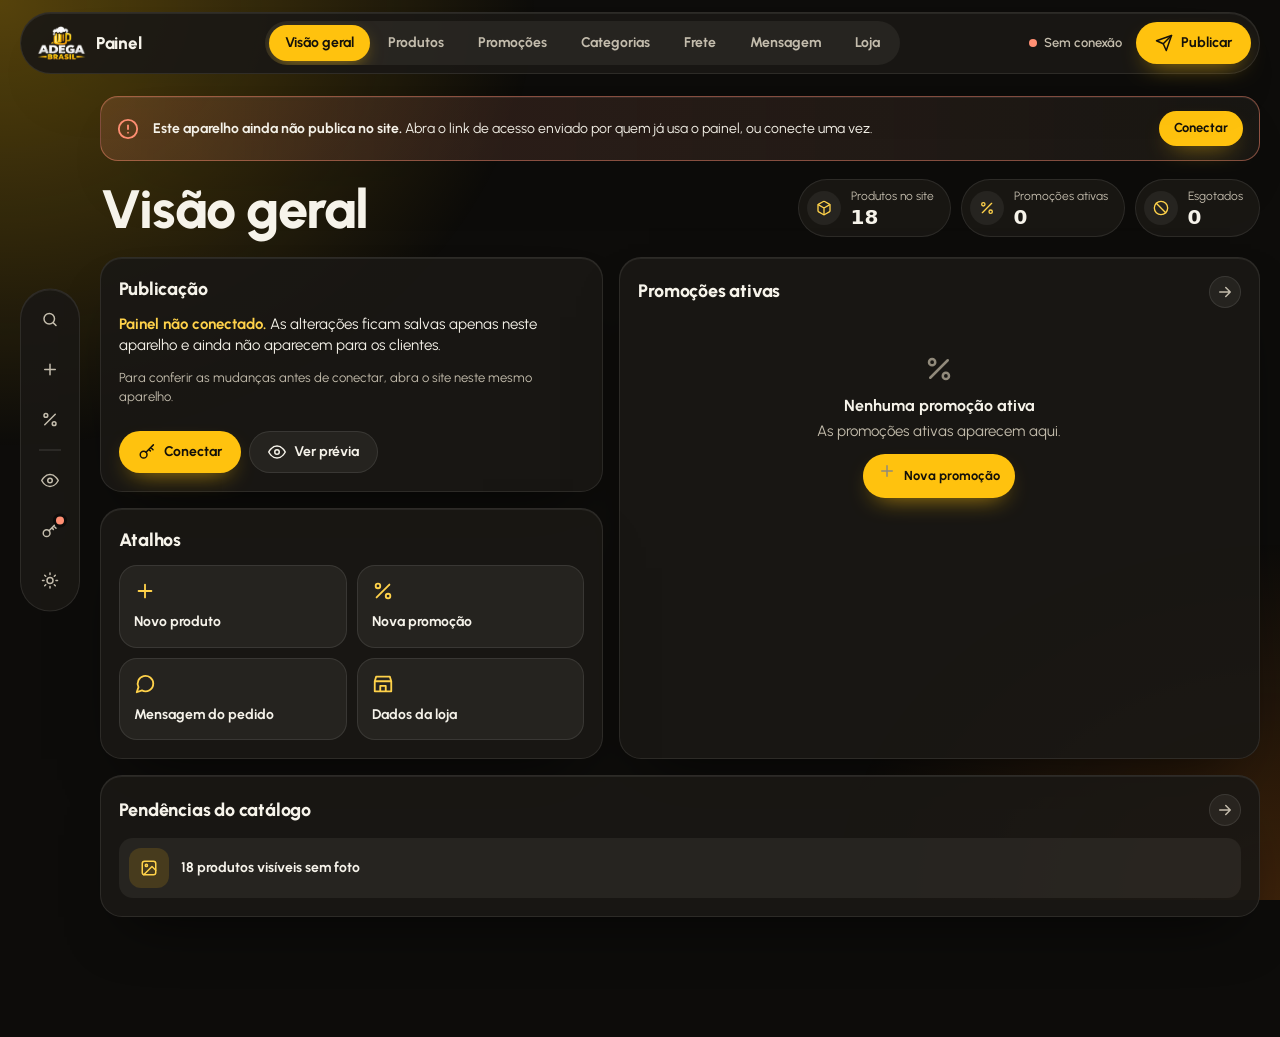
==== commit 94127cd0: "Painel: link de acesso para liberar aparelhos sem configurar GitHub - Aparelho conectado gera um lin" ====
--- a/admin.html
+++ b/admin.html
@@ -7,7 +7,7 @@
   <title>Painel administrativo</title>
   <link rel="preconnect" href="https://fonts.googleapis.com">
   <link href="https://fonts.googleapis.com/css2?family=Urbanist:wght@400;500;600;700;800&display=swap" rel="stylesheet">
-  <link rel="stylesheet" href="admin.css?v=20261119j">
+  <link rel="stylesheet" href="admin.css?v=20261119k">
   <script>try { document.documentElement.dataset.theme = localStorage.getItem("adega_admin_tema") || "dark"; } catch (e) {}</script>
 </head>
 <body>
@@ -50,7 +50,7 @@
   <main class="app" id="main">
     <div class="aviso" id="avisoConexao" hidden>
       <span data-ico="alert" data-ico-size="22"></span>
-      <div><span class="av-longo"><b>As alterações ainda não vão para o site.</b> Elas ficam salvas apenas neste aparelho até o painel ser conectado ao GitHub (configuração única).</span><span class="av-curto"><b>Painel não conectado.</b> Alterações só neste aparelho.</span></div>
+      <div><span class="av-longo"><b>Este aparelho ainda não publica no site.</b> Abra o link de acesso enviado por quem já usa o painel, ou conecte uma vez.</span><span class="av-curto"><b>Aparelho sem acesso.</b> Abra o link de acesso.</span></div>
       <button class="btn accent sm" data-acao="conexao">Conectar</button>
     </div>
 
@@ -247,6 +247,14 @@
             <button class="btn ghost" id="gEsquecer">Remover deste aparelho</button>
           </div>
           <p class="hint" id="gMsg"></p>
+          <div class="acesso-box" id="gAcesso" hidden>
+            <h3>Liberar outro aparelho</h3>
+            <p class="help">Envie este link para o seu parceiro ou abra no seu celular. Basta abrir uma vez: o aparelho fica liberado para editar e publicar, sem configurar nada. Envie só para quem pode mexer no site.</p>
+            <div class="row">
+              <button class="btn accent" id="gCopiarLink"><span data-ico="copy"></span>Copiar link de acesso</button>
+              <a class="btn whats" id="gZapLink" href="#" target="_blank" rel="noopener"><span data-ico="chat"></span>Enviar pelo WhatsApp</a>
+            </div>
+          </div>
           <details class="avancado">
             <summary>Avançado</summary>
             <div class="campos-3">
@@ -395,10 +403,10 @@
   <div class="toast" id="toast" role="status" aria-live="polite"></div>
 
   <script>document.write('<script src="data.js?v=' + Date.now() + '"><\/script>');</script>
-  <script src="geo.js?v=20261119j"></script>
-  <script src="promo.js?v=20261119j"></script>
-  <script src="pedido.js?v=20261119j"></script>
-  <script src="motion.js?v=20261119j"></script>
-  <script src="admin.js?v=20261119j"></script>
+  <script src="geo.js?v=20261119k"></script>
+  <script src="promo.js?v=20261119k"></script>
+  <script src="pedido.js?v=20261119k"></script>
+  <script src="motion.js?v=20261119k"></script>
+  <script src="admin.js?v=20261119k"></script>
 </body>
 </html>
--- a/admin.css
+++ b/admin.css
@@ -668,3 +668,8 @@
 [data-theme="light"] .wa { border-color: var(--line-2); }
 [data-theme="light"] .modal { background: #fff; }
 [data-theme="light"] .scrim { background: rgba(30, 25, 15, .35); }
+
+/* Link de acesso para outro aparelho */
+.acesso-box { margin-top: 16px; padding: 14px; border-radius: 16px; border: 1px solid rgba(255, 194, 14, .45); background: rgba(255, 194, 14, .08); }
+.acesso-box h3 { margin: 0 0 6px; font-size: 15px; }
+.acesso-box .help { margin: 0 0 12px; }
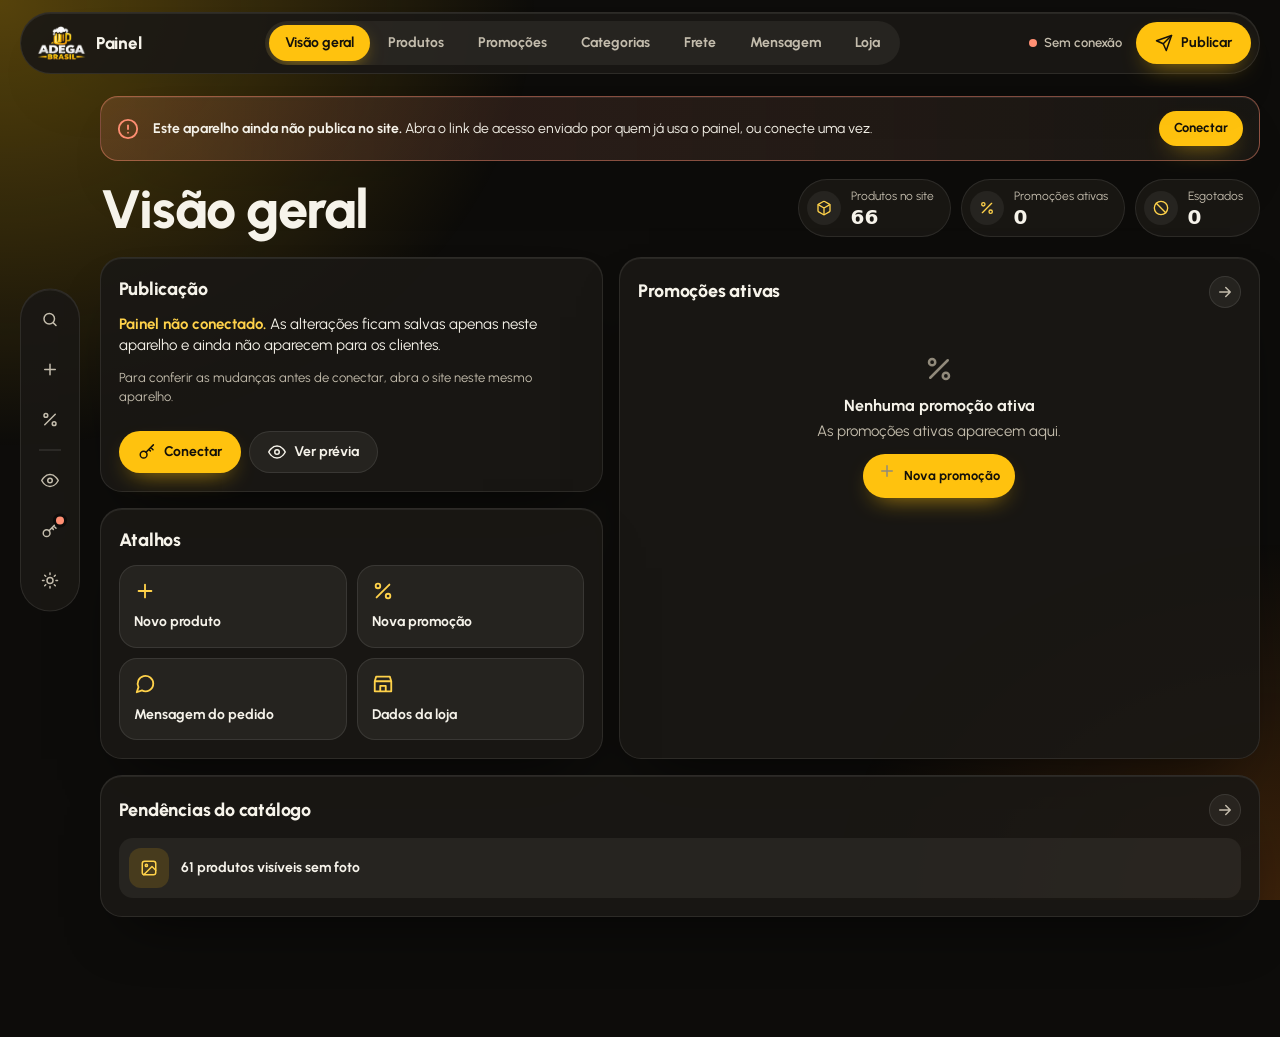
==== commit 5aef7767: "Rodapé com WhatsApp e Instagram (com ícones) editáveis no painel - Painel > Loja > "Rodapé do site":" ====
--- a/admin.html
+++ b/admin.html
@@ -7,7 +7,7 @@
   <title>Painel administrativo</title>
   <link rel="preconnect" href="https://fonts.googleapis.com">
   <link href="https://fonts.googleapis.com/css2?family=Urbanist:wght@400;500;600;700;800&display=swap" rel="stylesheet">
-  <link rel="stylesheet" href="admin.css?v=20261119k">
+  <link rel="stylesheet" href="admin.css?v=20261119t">
   <script>try { document.documentElement.dataset.theme = localStorage.getItem("adega_admin_tema") || "dark"; } catch (e) {}</script>
 </head>
 <body>
@@ -226,6 +226,16 @@
           </div>
           <label class="f">Outras formas <small>opcional, separadas por vírgula (ex.: Vale-refeição)</small><input type="text" id="lPagOutras" placeholder="Nenhuma"></label>
         </article>
+        <article class="card span-2">
+          <header><h2>Rodapé do site</h2></header>
+          <p class="help">Aparece no fim da página do catálogo, abaixo do logo e do endereço.</p>
+          <div class="campos-2">
+            <label class="f">Instagram <small>@usuario ou link do perfil</small><input type="text" id="lInsta" placeholder="@adegabrasil" autocomplete="off"></label>
+            <label class="f">WhatsApp do rodapé <small>vazio = mesmo número dos pedidos</small><input type="tel" id="lWhatsRodape" placeholder="(62) 99999-9999"></label>
+          </div>
+          <p class="hint" id="lRedesMsg"></p>
+          <label class="f">Texto do aviso <small>deixe vazio para não mostrar</small><textarea id="lRodape" rows="2"></textarea></label>
+        </article>
       </div>
     </section>
 
@@ -403,10 +413,10 @@
   <div class="toast" id="toast" role="status" aria-live="polite"></div>
 
   <script>document.write('<script src="data.js?v=' + Date.now() + '"><\/script>');</script>
-  <script src="geo.js?v=20261119k"></script>
-  <script src="promo.js?v=20261119k"></script>
-  <script src="pedido.js?v=20261119k"></script>
-  <script src="motion.js?v=20261119k"></script>
-  <script src="admin.js?v=20261119k"></script>
+  <script src="geo.js?v=20261119t"></script>
+  <script src="promo.js?v=20261119t"></script>
+  <script src="pedido.js?v=20261119t"></script>
+  <script src="motion.js?v=20261119t"></script>
+  <script src="admin.js?v=20261119t"></script>
 </body>
 </html>
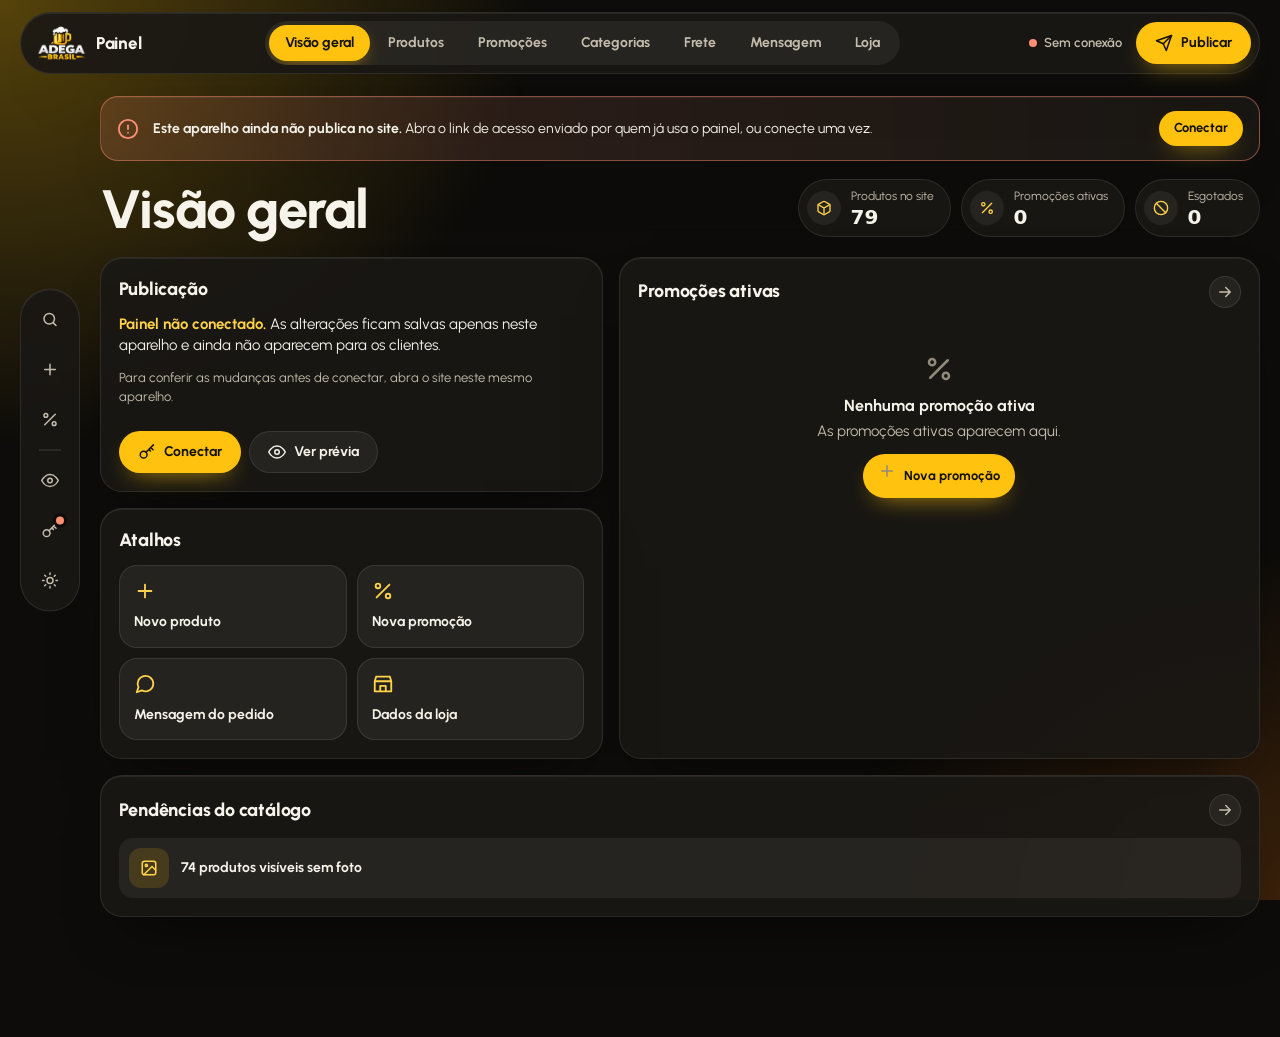
==== commit 6fe2bb02: "Painel: dados protegidos entre aparelhos (junta em vez de substituir) - Ao publicar, se outro aparel" ====
--- a/admin.html
+++ b/admin.html
@@ -7,7 +7,7 @@
   <title>Painel administrativo</title>
   <link rel="preconnect" href="https://fonts.googleapis.com">
   <link href="https://fonts.googleapis.com/css2?family=Urbanist:wght@400;500;600;700;800&display=swap" rel="stylesheet">
-  <link rel="stylesheet" href="admin.css?v=20261119t">
+  <link rel="stylesheet" href="admin.css?v=20261119u">
   <script>try { document.documentElement.dataset.theme = localStorage.getItem("adega_admin_tema") || "dark"; } catch (e) {}</script>
 </head>
 <body>
@@ -285,6 +285,20 @@
           <p class="help">Descartar volta o painel para a versão publicada, apagando as alterações não publicadas deste aparelho.</p>
           <button class="btn danger" id="gDescartar"><span data-ico="trash"></span>Descartar alterações não publicadas</button>
         </article>
+        <article class="card span-2">
+          <header><h2>Histórico de publicações</h2></header>
+          <p class="help">Toda vez que alguém clica em Publicar, o site guarda uma cópia. Se algo sumir, carregue uma versão anterior, confira e clique em Publicar.</p>
+          <button class="btn ghost" id="hCarregar"><span data-ico="clock"></span>Ver histórico</button>
+          <div class="hist" id="hLista"></div>
+          <div class="hist-antigo" id="hAntigo" hidden>
+            <hr class="sep">
+            <p class="help" id="hAntigoTxt"></p>
+            <div class="row">
+              <button class="btn ghost" id="hAntigoBaixar"><span data-ico="download"></span>Baixar rascunho antigo</button>
+              <button class="btn danger" id="hAntigoApagar"><span data-ico="trash"></span>Apagar</button>
+            </div>
+          </div>
+        </article>
       </div>
     </section>
   </main>
@@ -413,10 +427,11 @@
   <div class="toast" id="toast" role="status" aria-live="polite"></div>
 
   <script>document.write('<script src="data.js?v=' + Date.now() + '"><\/script>');</script>
-  <script src="geo.js?v=20261119t"></script>
-  <script src="promo.js?v=20261119t"></script>
-  <script src="pedido.js?v=20261119t"></script>
-  <script src="motion.js?v=20261119t"></script>
-  <script src="admin.js?v=20261119t"></script>
+  <script src="geo.js?v=20261119u"></script>
+  <script src="promo.js?v=20261119u"></script>
+  <script src="pedido.js?v=20261119u"></script>
+  <script src="mescla.js?v=20261119u"></script>
+  <script src="motion.js?v=20261119u"></script>
+  <script src="admin.js?v=20261119u"></script>
 </body>
 </html>
--- a/admin.css
+++ b/admin.css
@@ -673,3 +673,9 @@
 .acesso-box { margin-top: 16px; padding: 14px; border-radius: 16px; border: 1px solid rgba(255, 194, 14, .45); background: rgba(255, 194, 14, .08); }
 .acesso-box h3 { margin: 0 0 6px; font-size: 15px; }
 .acesso-box .help { margin: 0 0 12px; }
+
+/* Histórico de publicações */
+.hist { display: grid; gap: 6px; margin-top: 12px; max-height: 420px; overflow-y: auto; }
+.hist-item { display: flex; align-items: center; justify-content: space-between; gap: 12px; padding: 10px 12px; border-radius: 14px; background: var(--well); border: 1px solid var(--line); }
+.hist-item small { display: block; color: var(--muted); font-size: 12px; margin-top: 2px; }
+.hist-item .btn { flex: none; }
